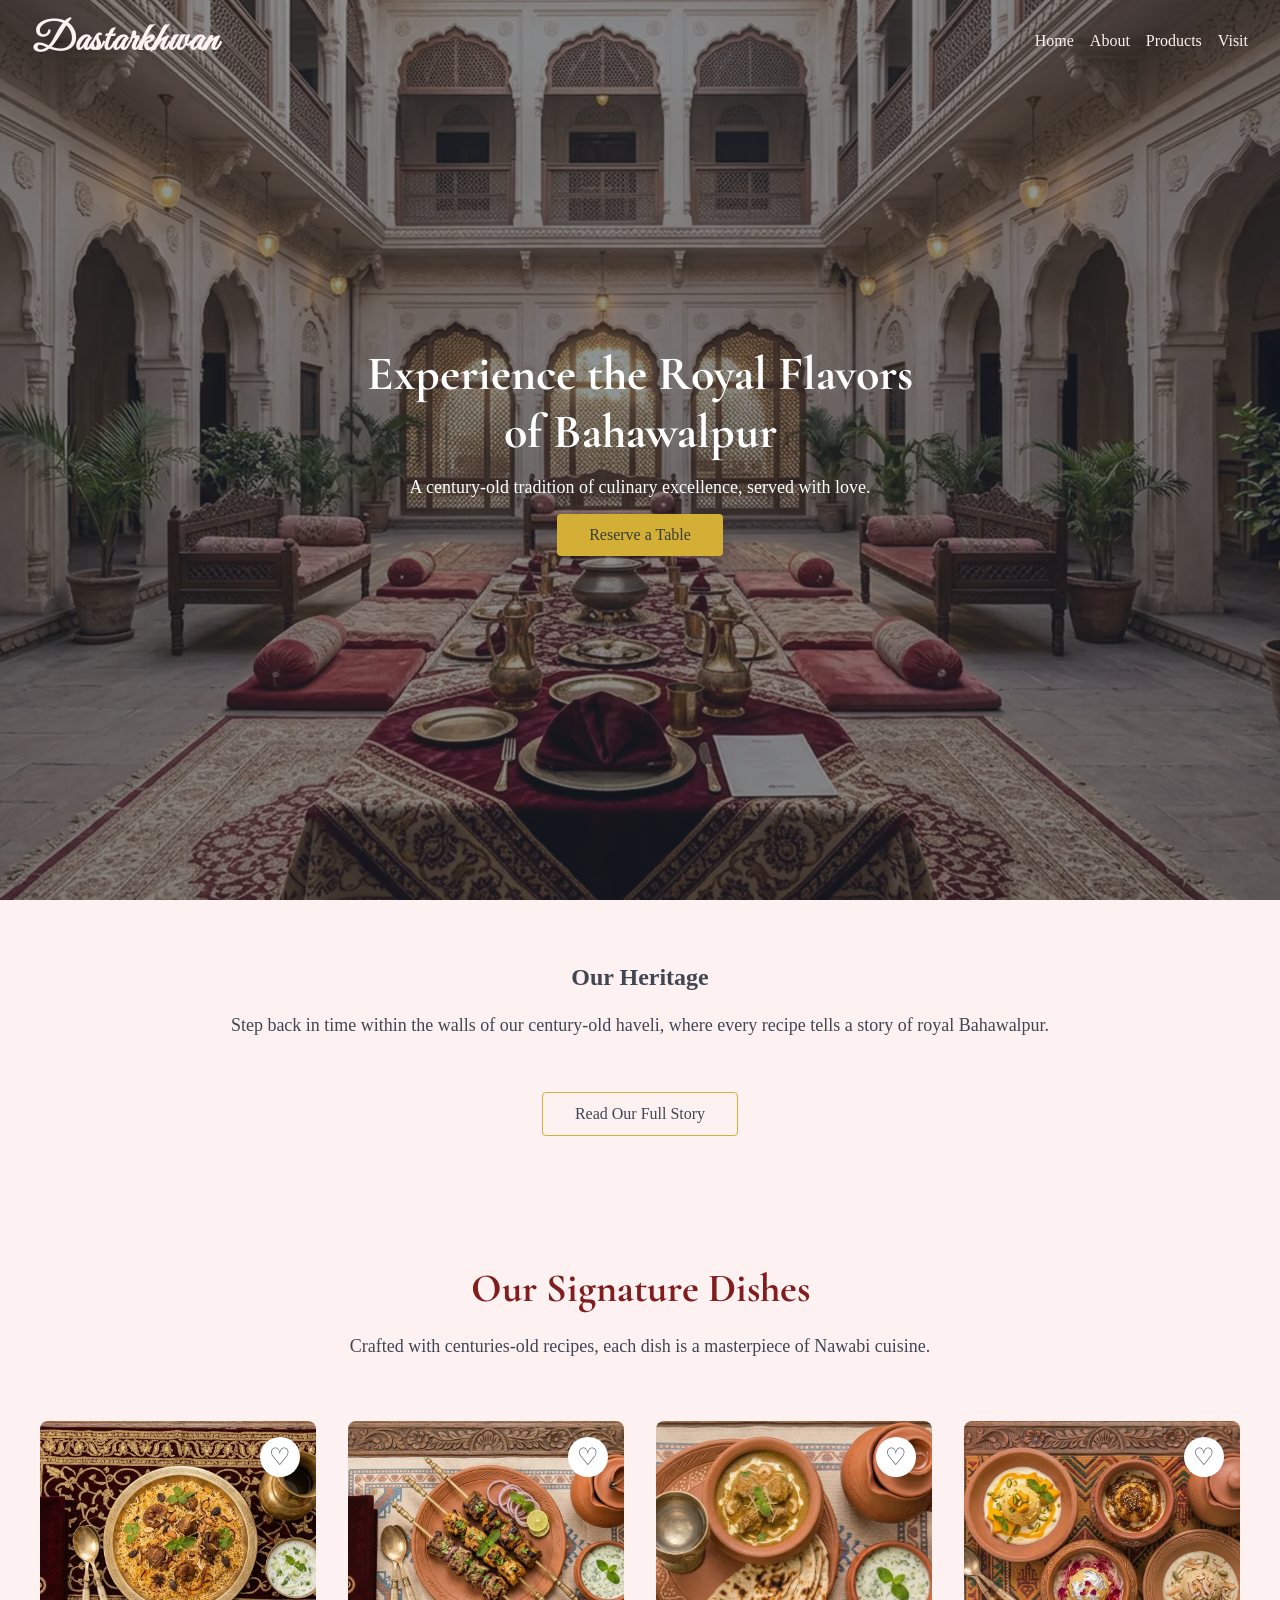
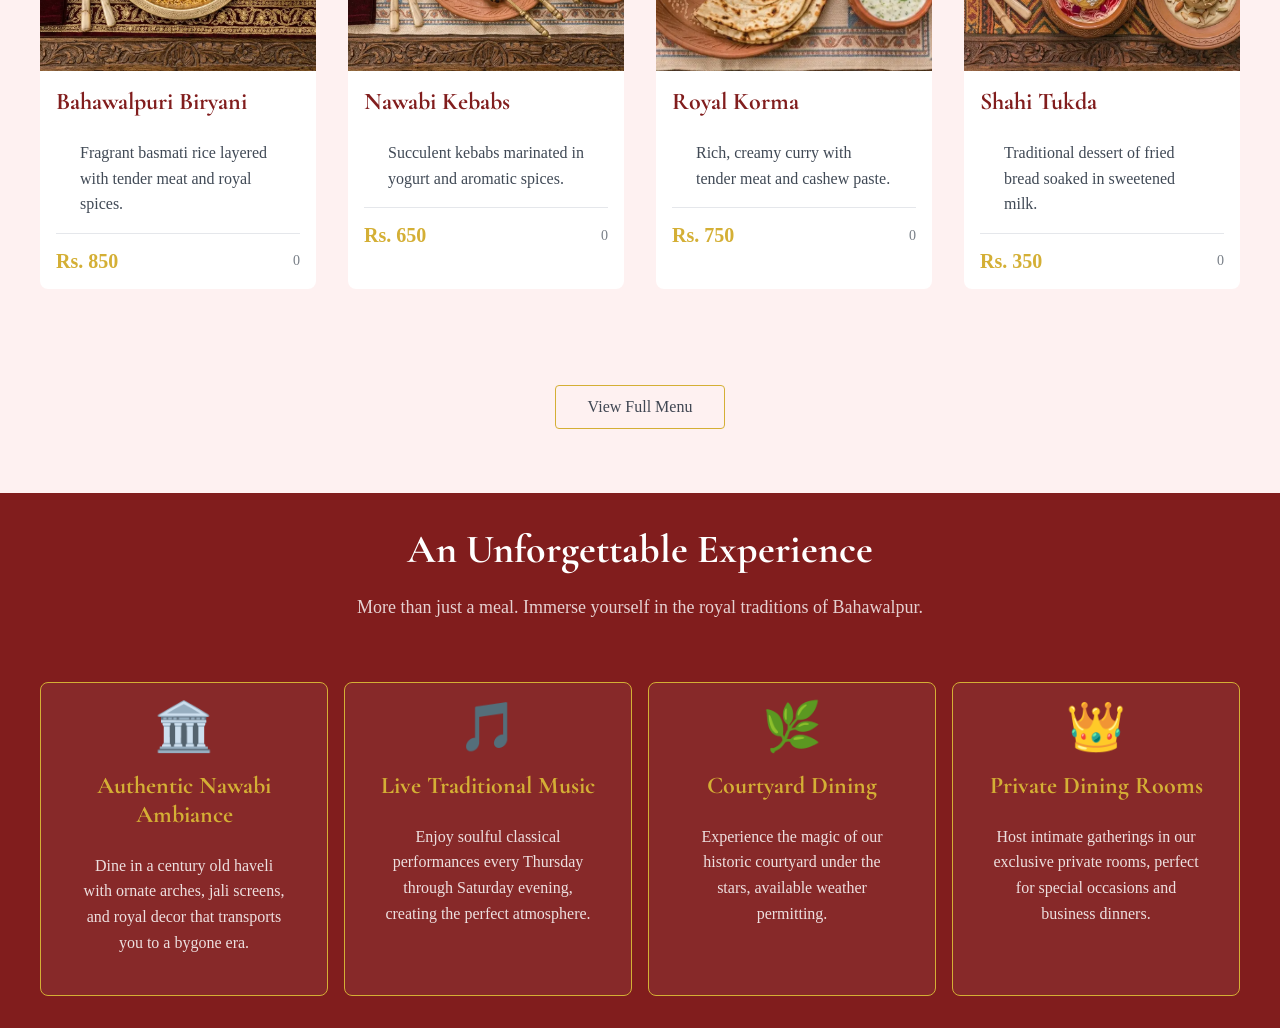
==== index.html @ d51ff09c "added the features section on the main page" ====
<!doctype html>
<html lang="en">
    <head>
        <meta charset="utf-8" />
        <!-- Ensures proper viewport scaling on mobile/tablet devices -->
        <meta name="viewport" content="width=device-width, initial-scale=1.0" />
        <!-- Concise description for search engines & social previews -->
        <meta
            name="description"
            content="Dastarkhwan: Website for a fictional restaurant showcasing modern responsive design, semantic HTML, and accessible CSS architecture."
        />
        <!-- Preconnect to Google Fonts for faster loading -->
        <link rel="preconnect" href="https://fonts.googleapis.com" />
        <link rel="preconnect" href="https://fonts.gstatic.com" crossorigin />
        <link
            href="https://fonts.googleapis.com/css2?family=Cormorant+Garamond:wght@600;700&family=Great+Vibes&family=Inter:wght@400;500&display=swap"
            rel="stylesheet"
        />
        <link
            href="https://fonts.googleapis.com/css2?family=Inter:wght@400;500&family=Playfair+Display:wght@600;700&display=swap"
            rel="stylesheet"
        />

        <title>Dastarkhwan</title>
        <link rel="stylesheet" type="text/css" href="css/styles.css" />
    </head>
    <body>
        <a href="#main" class="skip-link">Skip to main content</a>
        <header class="site-header">
            <h1><a href="index.html" class="logo-link">Dastarkhwan</a></h1>
            <nav>
                <ul>
                    <li><a href="#" class="nav-link">Home</a></li>
                    <li><a href="#" class="nav-link">About</a></li>
                    <li><a href="#" class="nav-link">Products</a></li>
                    <li><a href="#" class="nav-link">Visit</a></li>
                </ul>
            </nav>
        </header>
        <main id="main">
            <section class="hero">
                <div class="hero-content">
                    <h2>Experience the Royal Flavors of Bahawalpur</h2>
                    <p>
                        A century-old tradition of culinary excellence, served
                        with love.
                    </p>
                    <a href="#" class="btn-primary">Reserve a Table</a>
                </div>
            </section>
            <section class="heritage">
                <div class="container">
                    <h2>Our Heritage</h2>
                    <p>
                        Step back in time within the walls of our century-old
                        haveli, where every recipe tells a story of royal
                        Bahawalpur.
                    </p>
                    <a href="about.html" class="btn-secondary"
                        >Read Our Full Story</a
                    >
                </div>
            </section>
            <section class="signature-dishes">
                <div class="container">
                    <div class="dishes-into">
                    <h2>Our Signature Dishes</h2>
                    <div class="pr-description">
                        <p class="section-intro">
                            Crafted with centuries-old recipes, each dish is a
                            masterpiece of Nawabi cuisine.
                        </p>
                    </div>
                    </div>
                    <div class="dishes-grid">
                        <!-- Dish 1 -->
                        <article class="dish-card" data-dish-id="1">
                            <div class="dish-image">
                                <img
                                    src="/images/dish1.webp"
                                    alt="Bahawalpuri Biryani"
                                />
                                <button
                                    class="favorite-btn"
                                    aria-label="Add to favorites"
                                >
                                    <span class="heart-icon">♡</span>
                                </button>
                            </div>
                            <div class="dish-content">
                                <h3>Bahawalpuri Biryani</h3>
                                <p>
                                    Fragrant basmati rice layered with tender
                                    meat and royal spices.
                                </p>
                                <div class="dish-footer">
                                    <span class="price">Rs. 850</span>
                                    <span class="favorite-count">0</span>
                                </div>
                            </div>
                        </article>

                        <!-- Dish 2 -->
                        <article class="dish-card" data-dish-id="2">
                            <div class="dish-image">
                                <img
                                    src="/images/dish2.webp"
                                    alt="Nawabi Kebabs"
                                />
                                <button
                                    class="favorite-btn"
                                    aria-label="Add to favorites"
                                >
                                    <span class="heart-icon">♡</span>
                                </button>
                            </div>
                            <div class="dish-content">
                                <h3>Nawabi Kebabs</h3>
                                <p>
                                    Succulent kebabs marinated in yogurt and
                                    aromatic spices.
                                </p>
                                <div class="dish-footer">
                                    <span class="price">Rs. 650</span>
                                    <span class="favorite-count">0</span>
                                </div>
                            </div>
                        </article>

                        <!-- Dish 3 -->
                        <article class="dish-card" data-dish-id="3">
                            <div class="dish-image">
                                <img
                                    src="/images/dish3.webp"
                                    alt="Royal Korma"
                                />
                                <button
                                    class="favorite-btn"
                                    aria-label="Add to favorites"
                                >
                                    <span class="heart-icon">♡</span>
                                </button>
                            </div>
                            <div class="dish-content">
                                <h3>Royal Korma</h3>
                                <p>
                                    Rich, creamy curry with tender meat and
                                    cashew paste.
                                </p>
                                <div class="dish-footer">
                                    <span class="price">Rs. 750</span>
                                    <span class="favorite-count">0</span>
                                </div>
                            </div>
                        </article>

                        <!-- Dish 4 -->
                        <article class="dish-card" data-dish-id="4">
                            <div class="dish-image">
                                <img
                                    src="/images/dish4.webp"
                                    alt="Shahi Tukda"
                                />
                                <button
                                    class="favorite-btn"
                                    aria-label="Add to favorites"
                                >
                                    <span class="heart-icon">♡</span>
                                </button>
                            </div>
                            <div class="dish-content">
                                <h3>Shahi Tukda</h3>
                                <p>
                                    Traditional dessert of fried bread soaked in
                                    sweetened milk.
                                </p>
                                <div class="dish-footer">
                                    <span class="price">Rs. 350</span>
                                    <span class="favorite-count">0</span>
                                </div>
                            </div>
                        </article>
                    </div>

                    <a href="products.html" class="btn-secondary"
                        >View Full Menu</a
                    >
                </div>
            </section>
            <section class="experience">
                <div class="container">
                    <h2>An Unforgettable Experience</h2>
                    <p class="section-intro">More than just a meal. Immerse yourself in the royal traditions of Bahawalpur.</p>

                    <div class="features-grid">
                        <!-- Feature 1 -->
                        <div class="feature-card">
                            <div class="feature-icon">🏛️</div>
                            <h3>Authentic Nawabi Ambiance</h3>
                            <p>Dine in a century old haveli with ornate arches, jali screens, and royal decor that transports you to a bygone era.</p>
                        </div>

                        <!-- Feature 2 -->
                        <div class="feature-card">
                            <div class="feature-icon">🎵</div>
                            <h3>Live Traditional Music</h3>
                            <p>Enjoy soulful classical performances every Thursday through Saturday evening, creating the perfect atmosphere.</p>
                        </div>

                        <!-- Feature 3 -->
                        <div class="feature-card">
                            <div class="feature-icon">🌿</div>
                            <h3>Courtyard Dining</h3>
                            <p>Experience the magic of our historic courtyard under the stars, available weather permitting.</p>
                        </div>

                        <!-- Feature 4 -->
                        <div class="feature-card">
                            <div class="feature-icon">👑</div>
                            <h3>Private Dining Rooms</h3>
                            <p>Host intimate gatherings in our exclusive private rooms, perfect for special occasions and business dinners.</p>
                        </div>
                    </div>
                </div>
            </section>
        </main>
        <footer></footer>
        <script src="js/scripts.js"></script>
    </body>
</html>
---- css/styles.css ----
/*css/styles.css*/
:root {
    /* --- Main Brand Palette (Bahawalpur Heritage) --- */
    --clr-primary: hsl(0, 63%, 31%); /* Deep Burgundy (Main brand color) */
    --clr-secondary: hsl(
        0,
        47%,
        48%
    ); /* Lighter Red (Hover states, secondary elements) */
    --clr-accent: hsl(
        46,
        65%,
        52%
    ); /* Metallic Gold (Highlights, borders, special details) */

    /* --- UI Colors --- */
    --clr-bg: hsl(0, 86%, 97%); /* Soft Cream (Main page background) */
    --clr-text: hsla(
        215,
        28%,
        17%,
        85%
    ); /* Dark Slate (Main text, softer than pure black) */

    /* --- System Colors (For feedback messages) --- */
    --clr-success: hsl(142, 72%, 29%); /* Deep Green */
    --clr-warning: hsl(26, 90%, 37%); /* Muted Amber */
    --clr-error: hsl(0, 74%, 42%); /* Muted Red */

    --clr-pure-white: hsl(0, 0%, 100%);
    --clr-true-black: hsl(0, 0%, 0%);
    --clr-antique-gold: hsl(43, 89%, 38%);

    /* Typography: Elegant serif for heritage headings, clean sans-serif for body */
    --ff-logo: "Great Vibes", cursive;
    --ff-heading: "Cormorant Garamond", "Playfair Display", Georgia, serif;
    --ff-body: "Inter", system-ui, sans-serif;
    /* Spacing Scale: Using 'rem' ensures spacing scales if the user changes browser text size */
    --space-sm: 1rem; /* 16px */
    --space-md: 2rem; /* 32px */
    --space-lg: 4rem; /* 64px */
    /* Additional style variables */
    --border-color: hsl(220, 13%, 91%);
    --radius-sm: 4px;
    --radius-md: 8px;
    --shadow-sm: 0 2px 4px hsla(215, 28%, 17%, 0.08%);
    --shadow-md: 0 3px 6px hsla(215, 28%, 17%, 0.08%);
    --shadow-md-wt: 0 3px 6px hsla(220, 13%, 91%, 75%);
    --transition-base: all 0.3s ease;
}

/* Reset browser default styling */
*,
*::before,
*::after {
    box-sizing: border-box;
    margin: 0;
    padding: 0;
}

p {
    font-size: 1.125rem;
}

/* Hides the skip link off-screen by default */

.skip-link {
    position: absolute;
    top: -40px;
    left: 0;
    background: var(--clr-true-black);
    color: var(--clr-pure-white);
    padding: 0.5rem;
    z-index: 100;
}

/* Slides the link into view ONLY when focused via keyboard */
.skip-link:focus {
    top: 0;
}
/* ============================================
   LAYOUT: HEADER & NAVIGATION
   ============================================ */
.site-header {
    background-color: transparent;
    color: var(--clr-pure-white);
    padding: var(--space-sm) var(--space-md);
    display: flex;
    justify-content: space-between;
    align-items: center;
    position: fixed;
    width: 100%;
    top: 0;
    z-index: 50;
}

/* site-header */
.site-header h1 {
    font-family: var(--ff-heading);
    color: var(--clr-primary);
}

.site-header ul {
    list-style: none;
    display: flex;
    gap: var(--space-sm);
}

/* Primary navigation styling */
.nav-link {
    text-decoration: none;
    color: var(--clr-bg);
    transition: var(--transition-base);
}
.nav-link:hover {
    color: var(--clr-secondary);
    text-shadow: var(--shadow-md-wt);
}

.logo-link {
    font-family: var(--ff-logo);
    font-size: 2.5rem;
    letter-spacing: 0.03em;
    text-decoration: none;
    color: var(--clr-bg);
}

.logo-link:hover {
    color: var(--clr-secondary);
    text-shadow: var(--shadow-md-wt);
}

.hero {
    background:
        linear-gradient(hsla(215, 28%, 17%, 50%), hsla(215, 28%, 17%, 50%)),
        url("/images/banner.webp");
    background-color: var(--clr-primary);
    background-size: cover;
    background-position: center;
    min-height: 100vh;
    display: flex;
    justify-content: center;
    align-items: center;
}

.hero-content {
    color: var(--clr-pure-white);
    text-align: center;
    max-width: 600px;
    padding: 0 var(--space-sm);
}
.hero h2 {
    font-family: var(--ff-heading);
    font-size: 3rem;
    margin-bottom: var(--space-sm);
}

.hero p {
    font-size: 1.125rem;
    margin-top: 1rem; /* Adds a little breathing room between the h2 and the p */
}

.btn-primary {
    display: inline-block;
    background-color: var(--clr-accent);
    color: var(--clr-text);
    padding: 0.75rem 2rem;
    text-decoration: none;
    border-radius: var(--radius-sm);
    margin-top: var(--space-sm);
    transition: var(--transition-base); /* Enables smooth animations */
}

.btn-primary:hover {
    background-color: var(
        --clr-antique-gold
    ); /* A slightly darker, richer gold */
    color: var(--clr-pure-white);
    transform: translateY(-2px); /* Lifts the button up slightly */
    box-shadow: var(--shadow-sm); /* Adds a subtle shadow underneath */
}

/* The solid state of the header when scrolled */
.site-header.scrolled {
    background-color: var(--clr-bg); /* Back to soft cream */
    color: var(--clr-text); /* Back to dark slate text */
    box-shadow: var(--shadow-sm); /* Adds a subtle shadow underneath */
}

/* Ensure the logo and links change color when the header is solid */

.site-header.scrolled .nav-link {
    color: inherit;
}

.site-header.scrolled .nav-link:hover {
    color: var(--clr-primary);
    border-bottom: 1px solid var(--clr-secondary);
}

.site-header.scrolled .logo-link {
    color: var(--clr-primary);
}

.site-header.scrolled .logo-link:hover {
    color: var(--clr-secondary);
    text-shadow: var(--shadow-md);
}

.heritage {
    background-color: var(--clr-bg);
    padding: var(--space-lg) var(--space-md);
    color: var(--clr-text);
    text-align: center;
}



.container {
    max-width: 1200px;
    margin: 0 auto;
}

.container p {
    margin: 1.5rem;
}

.btn-secondary {
    display: inline-block;
    background-color: var(--clr-bg);
    color: var(--clr-text);
    padding: 0.75rem 2rem;
    text-decoration: none;
    border: 1px solid var(--clr-accent);
    border-radius: var(--radius-sm);
    margin-top: var(--space-md);
    transition: var(--transition-base);
}

.btn-secondary:hover {
    background-color: var(--clr-accent);
    color: var(--clr-text);
}

/* ============================================
   SIGNATURE DISHES SECTION
============================================ */
.signature-dishes {
    background-color: var(--clr-bg);
    padding: var(--space-lg) var(--space-md);
    text-align: center;
}

.signature-dishes h2 {
    font-family: var(--ff-heading);
    font-size: 2.5rem;
    color: var(--clr-primary);
    margin-bottom: var(--space-sm);
}

.signature-dishes .section-intro {
    font-size: 1.125rem;
    color: var(--clr-text);
    margin-bottom: var(--space-md);
    max-width: 600px;
    margin-left: auto;
    margin-right: auto;
}



/* Grid Layout */
.dishes-grid {
    display: grid;
    grid-template-columns: repeat(auto-fit, minmax(280px, 1fr));
    gap: var(--space-md);
    margin: var(--space-lg) 0;
}

/* Dish Card */
.dish-card {
    background-color: var(--clr-pure-white);
    border-radius: var(--radius-md);
    overflow: hidden;
    box-shadow: var(--shadow-sm);
    transition: var(--transition-base);
    position: relative;
}

.dish-card:hover {
    transform: translateY(-4px);
    box-shadow: var(--shadow-md);
}

/* Dish Image Container */
.dish-image {
    position: relative;
    width: 100%;
    height: 250px;
    overflow: hidden;
}

.dish-image img {
    width: 100%;
    height: 100%;
    object-fit: cover;
    transition: var(--transition-base);
}

.dish-card:hover .dish-image img {
    transform: scale(1.05);
}

/* Favorite Button */
.favorite-btn {
    position: absolute;
    top: 1rem;
    right: 1rem;
    background-color: var(--clr-pure-white);
    border: none;
    border-radius: 50%;
    width: 40px;
    height: 40px;
    cursor: pointer;
    display: flex;
    align-items: center;
    justify-content: center;
    box-shadow: var(--shadow-sm);
    transition: var(--transition-base);
}

.favorite-btn:hover {
    transform: scale(1.1);
}

.heart-icon {
    font-size: 1.5rem;
    color: var(--clr-text);
    transition: var(--transition-base);
}

.favorite-btn.active .heart-icon {
    color: var(--clr-error);
}

/* Dish Content */
.dish-content {
    padding: var(--space-sm);
    text-align: left;
}

.dish-content h3 {
    font-family: var(--ff-heading);
    font-size: 1.5rem;
    color: var(--clr-primary);
    margin-bottom: 0.5rem;
}

.dish-content p {
    font-size: 1rem;
    color: var(--clr-text);
    margin-bottom: 1rem;
    line-height: 1.6;
}

/* Dish Footer (Price & Favorite Count) */
.dish-footer {
    display: flex;
    justify-content: space-between;
    align-items: center;
    padding-top: 1rem;
    border-top: 1px solid var(--border-color);
}

.price {
    font-size: 1.25rem;
    font-weight: 600;
    color: var(--clr-accent);
}

.favorite-count {
    font-size: 0.875rem;
    color: var(--clr-text);
    opacity: 0.7;
}



/* Adjust grid for better column distribution */
.dishes-grid {
    display: grid;
    grid-template-columns: repeat(
        auto-fit,
        minmax(250px, 1fr)
    ); /* Slightly smaller min */
    gap: var(--space-md);
    margin: var(--space-lg) 0;
}

/* Add missing shadow variable if not present */
.shadow-md {
    box-shadow: var(--shadow-md);
}

/* ============================================
   THE DINING EXPERIENCE SECTION
============================================ */
.experience {
    background-color: var(--clr-primary); /* Deep burgundy background */
    color: var(--clr-pure-white);
    padding: var(--space-md) var(--space-sm);
    text-align: center;
}

.experience h2 {
    font-family: var(--ff-heading);
    font-size: 2.5rem;
    margin-bottom: var(--space-sm);
}

.experience .section-intro {
    color: hsla(0, 0%, 100%, 0.8); /* Slightly transparent white for subtext */
    margin-bottom: var(--space-lg);
 /*   max-width: 600px; */
    margin-left: auto;
    margin-right: auto;
}

/* Features Grid */
.features-grid {
    display: grid;
    grid-template-columns: repeat(auto-fit, minmax(280px, 1fr));
    gap: var(--space-sm);
    margin: 0 auto;
}

/* Feature Card */
.feature-card {
    background-color: hsla(0, 0%, 100%, 0.05); /* Very subtle white overlay */
    border: 1px solid var(--clr-accent); /* Metallic gold border */
    border-radius: var(--radius-md);
    padding: var(--space-sm);
    transition: var(--transition-base);
}

.feature-card:hover {
    background-color: hsla(0, 0%, 100%, 0.1); /* Slightly brighter on hover */
    transform: translateY(-4px);
}

.feature-icon {
    font-size: 3rem;
    margin-bottom: var(--space-sm);
    display: block;
}

.feature-card h3 {
    font-family: var(--ff-heading);
    font-size: 1.5rem;
    color: var(--clr-accent); /* Gold headings */
    margin-bottom: 0.5rem;
}

.feature-card p {
    font-size: 1rem;
    line-height: 1.6;
    color: hsla(0, 0%, 100%, 0.85);
}
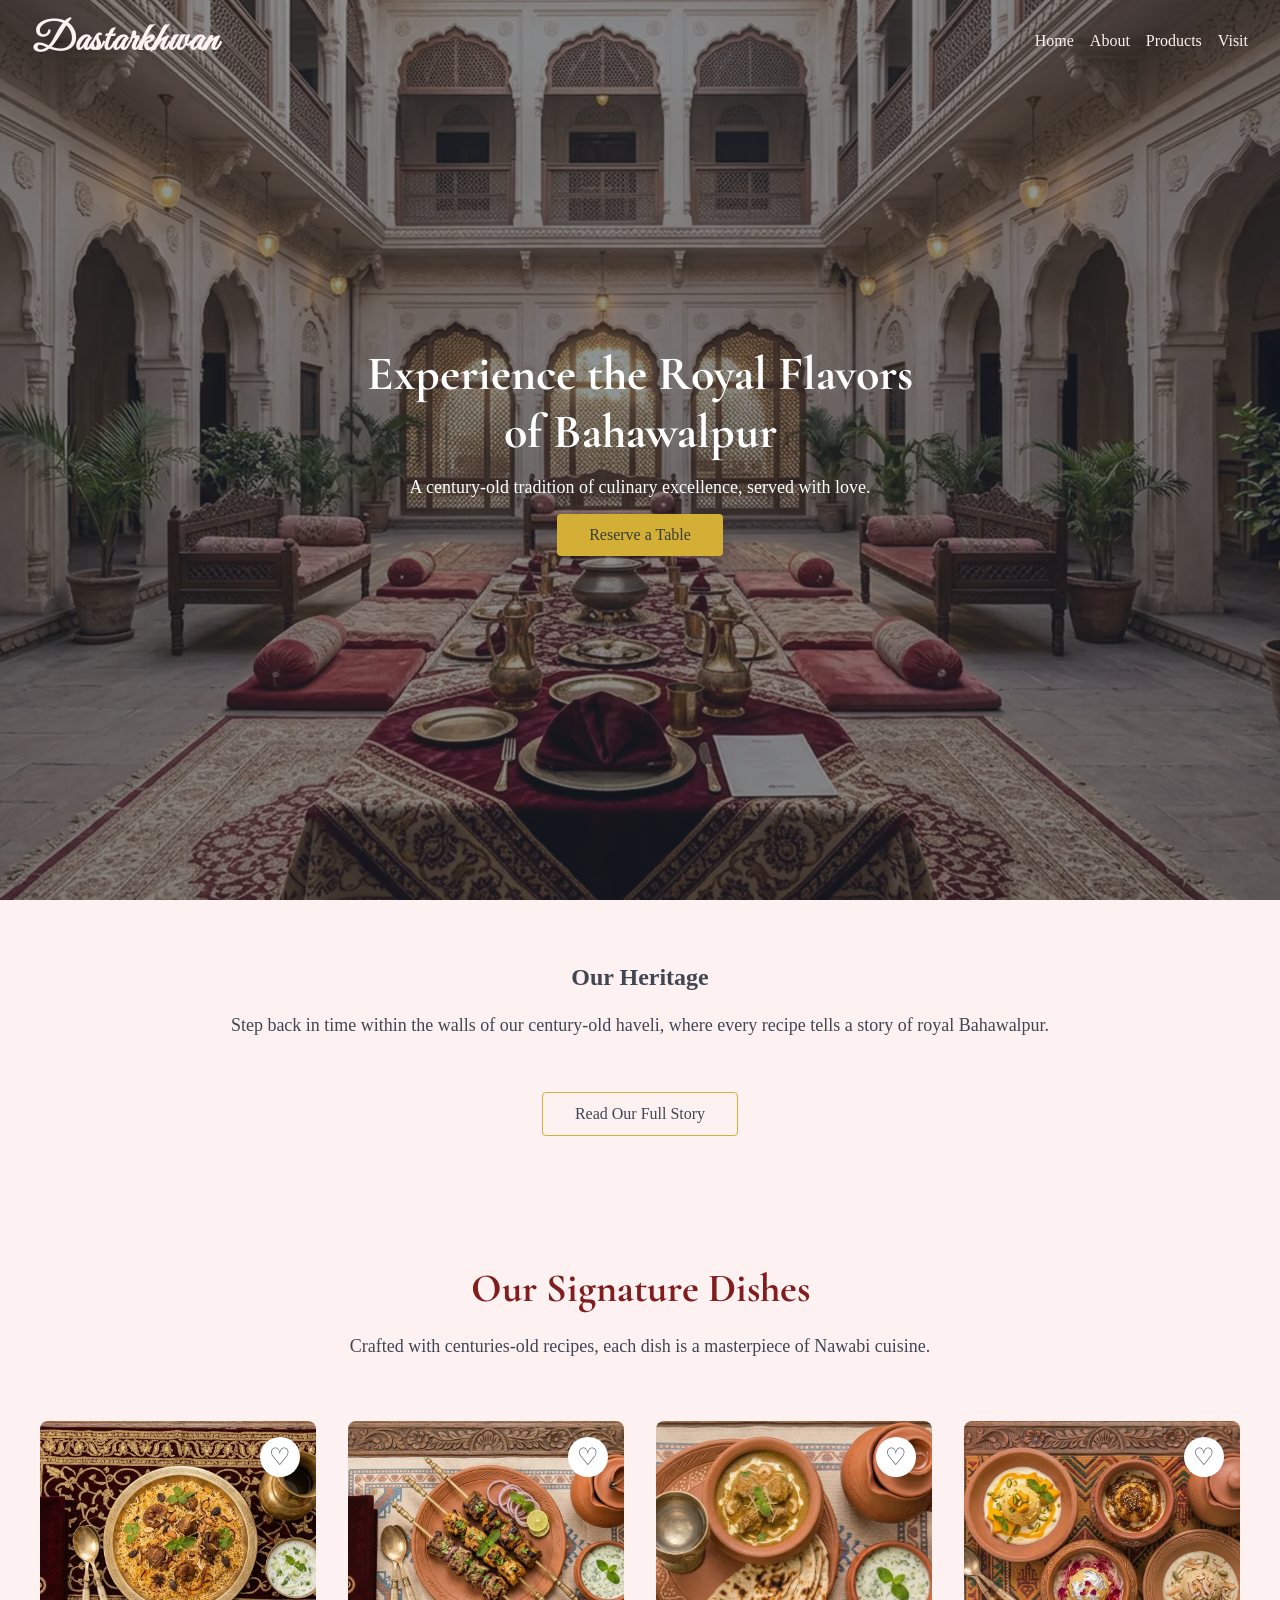
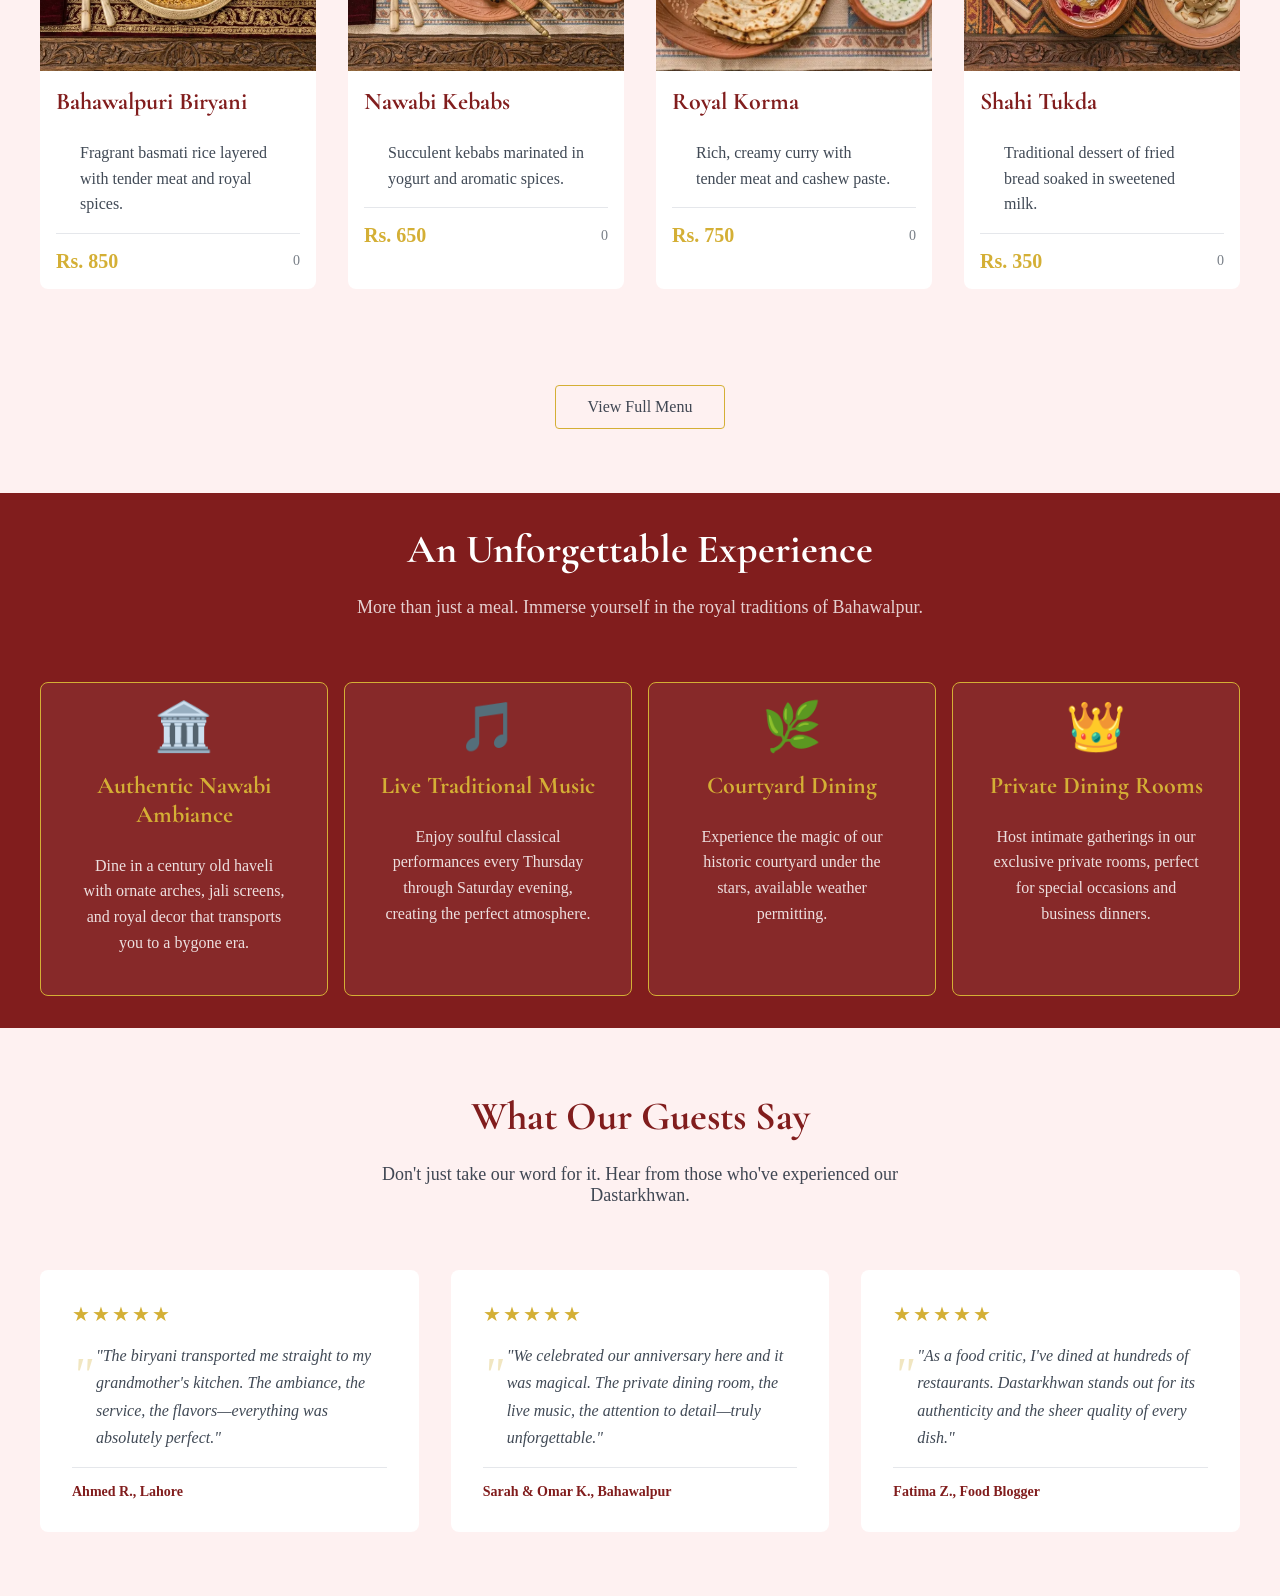
==== commit 4b55bf0a: "added the testimonials section on the main page" ====
--- a/index.html
+++ b/index.html
@@ -223,6 +223,41 @@
                     </div>
                 </div>
             </section>
+            <section class="testimonials">
+                <div class="container">
+                    <h2>What Our Guests Say</h2>
+                    <p class="section-intro">Don't just take our word for it. Hear from those who've experienced our Dastarkhwan.</p>
+
+                    <div class="testimonials-grid">
+                        <!-- Testimonial 1 -->
+                        <div class="testimonial-card">
+                            <div class="stars">★★★★★</div>
+                            <blockquote>
+                                "The biryani transported me straight to my grandmother's kitchen. The ambiance, the service, the flavors—everything was absolutely perfect."
+                            </blockquote>
+                            <cite>Ahmed R., Lahore</cite>
+                        </div>
+
+                        <!-- Testimonial 2 -->
+                        <div class="testimonial-card">
+                            <div class="stars">★★★★★</div>
+                            <blockquote>
+                                "We celebrated our anniversary here and it was magical. The private dining room, the live music, the attention to detail—truly unforgettable."
+                            </blockquote>
+                            <cite>Sarah & Omar K., Bahawalpur</cite>
+                        </div>
+
+                        <!-- Testimonial 3 -->
+                        <div class="testimonial-card">
+                            <div class="stars">★★★★★</div>
+                            <blockquote>
+                                "As a food critic, I've dined at hundreds of restaurants. Dastarkhwan stands out for its authenticity and the sheer quality of every dish."
+                            </blockquote>
+                            <cite>Fatima Z., Food Blogger</cite>
+                        </div>
+                    </div>
+                </div>
+            </section>
         </main>
         <footer></footer>
         <script src="js/scripts.js"></script>
--- a/css/styles.css
+++ b/css/styles.css
@@ -466,3 +466,97 @@
     line-height: 1.6;
     color: hsla(0, 0%, 100%, 0.85);
 }
+
+/* ============================================
+   TESTIMONIALS SECTION
+============================================ */
+.testimonials {
+    background-color: var(--clr-bg);
+    padding: var(--space-lg) var(--space-md);
+    text-align: center;
+}
+
+.testimonials h2 {
+    font-family: var(--ff-heading);
+    font-size: 2.5rem;
+    color: var(--clr-primary);
+    margin-bottom: var(--space-sm);
+}
+
+.testimonials .section-intro {
+    font-size: 1.125rem;
+    color: var(--clr-text);
+    margin-bottom: var(--space-lg);
+    max-width: 600px;
+    margin-left: auto;
+    margin-right: auto;
+}
+
+/* Testimonials Grid */
+.testimonials-grid {
+    display: grid;
+    grid-template-columns: repeat(auto-fit, minmax(280px, 1fr));
+    gap: var(--space-md);
+    max-width: 1200px;
+    margin: 0 auto;
+}
+
+/* Testimonial Card */
+.testimonial-card {
+    background-color: var(--clr-pure-white);
+    border-radius: var(--radius-md);
+    padding: var(--space-md);
+    box-shadow: var(--shadow-sm);
+    transition: var(--transition-base);
+    text-align: left;
+    display: flex;
+    flex-direction: column;
+}
+
+.testimonial-card:hover {
+    transform: translateY(-4px);
+    box-shadow: var(--shadow-md);
+}
+
+/* Star Rating */
+.stars {
+    color: var(--clr-accent);
+    font-size: 1.25rem;
+    margin-bottom: var(--space-sm);
+    letter-spacing: 0.1em;
+}
+
+/* Quote */
+.testimonial-card blockquote {
+    font-size: 1rem;
+    line-height: 1.7;
+    color: var(--clr-text);
+    margin-bottom: var(--space-sm);
+    font-style: italic;
+    flex-grow: 1;
+    position: relative;
+    padding-left: 1.5rem;
+}
+
+.testimonial-card blockquote::before {
+    content: '"';
+    position: absolute;
+    left: 0;
+    top: -0.5rem;
+    font-size: 3rem;
+    color: var(--clr-accent);
+    font-family: var(--ff-heading);
+    opacity: 0.3;
+}
+
+/* Customer Citation */
+.testimonial-card cite {
+    font-size: 0.875rem;
+    color: var(--clr-primary);
+    font-weight: 600;
+    font-style: normal;
+    display: block;
+    margin-top: auto;
+    padding-top: var(--space-sm);
+    border-top: 1px solid var(--border-color);
+}
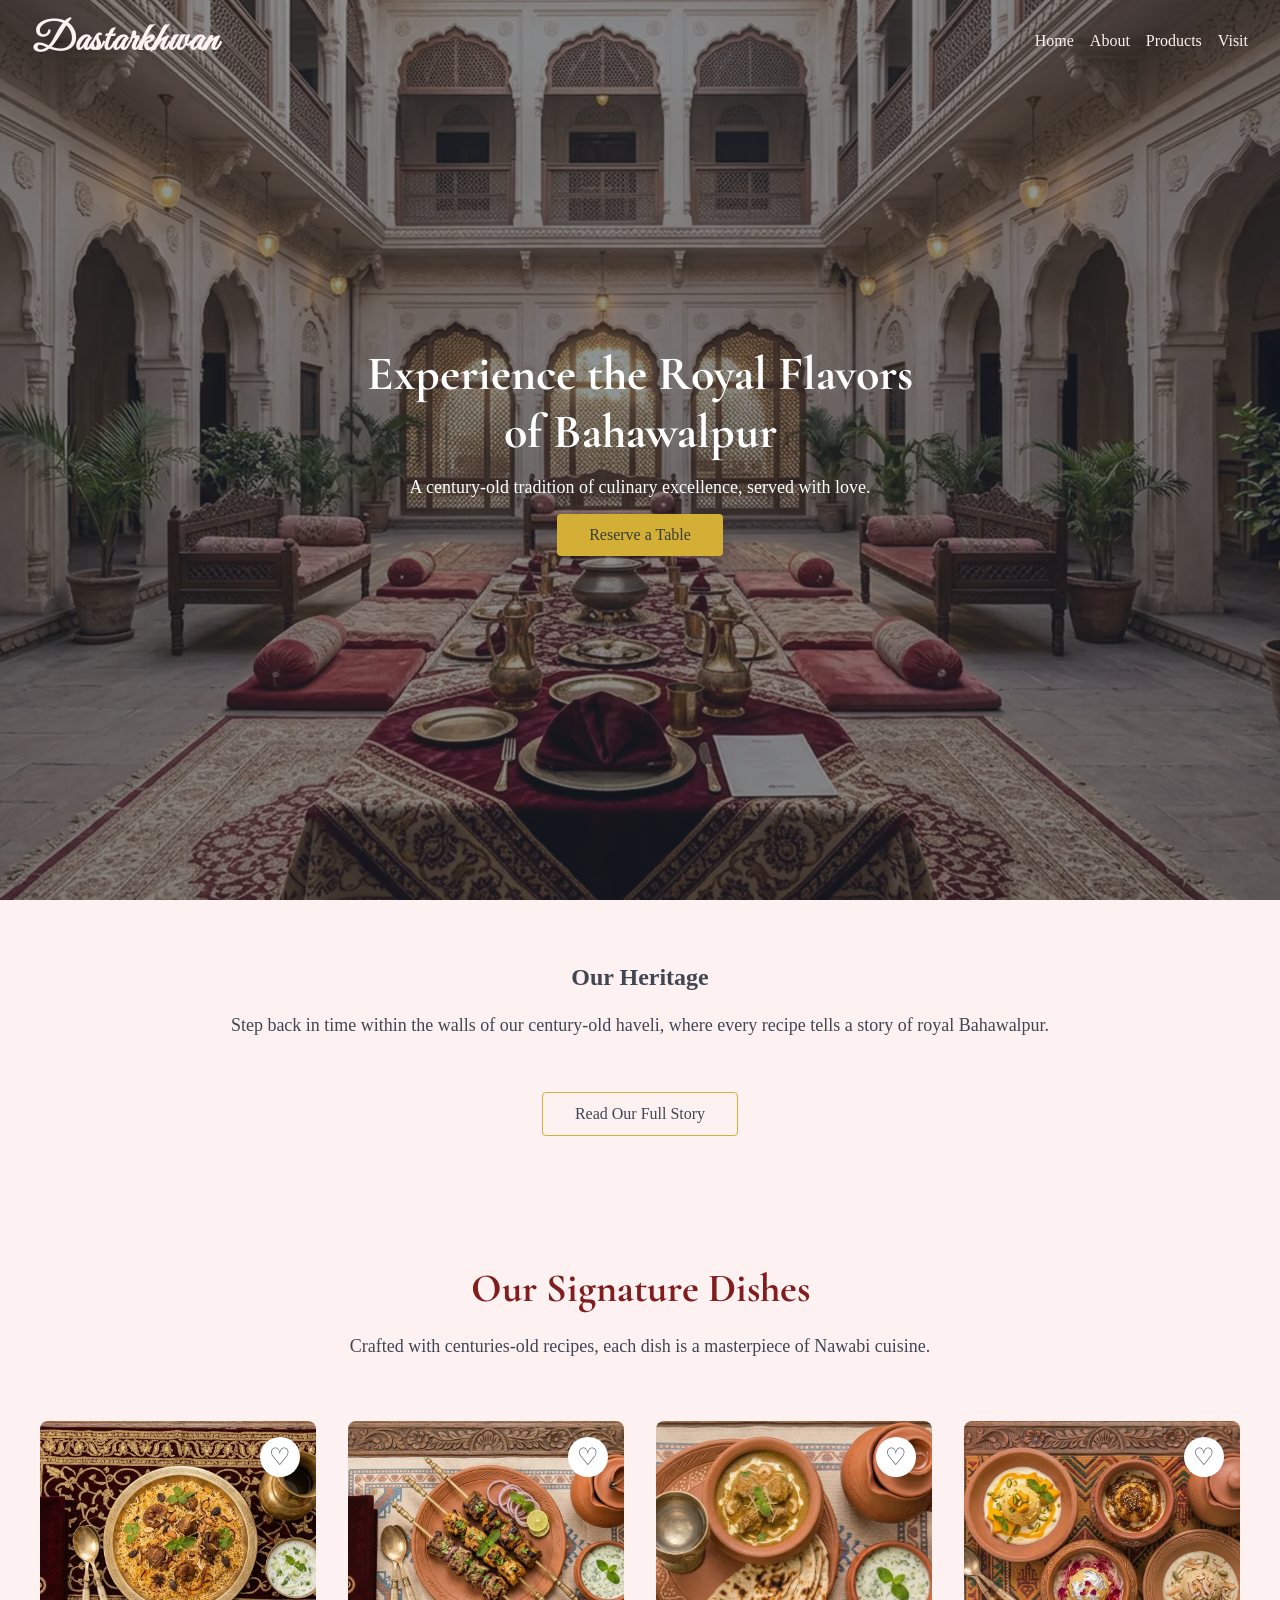
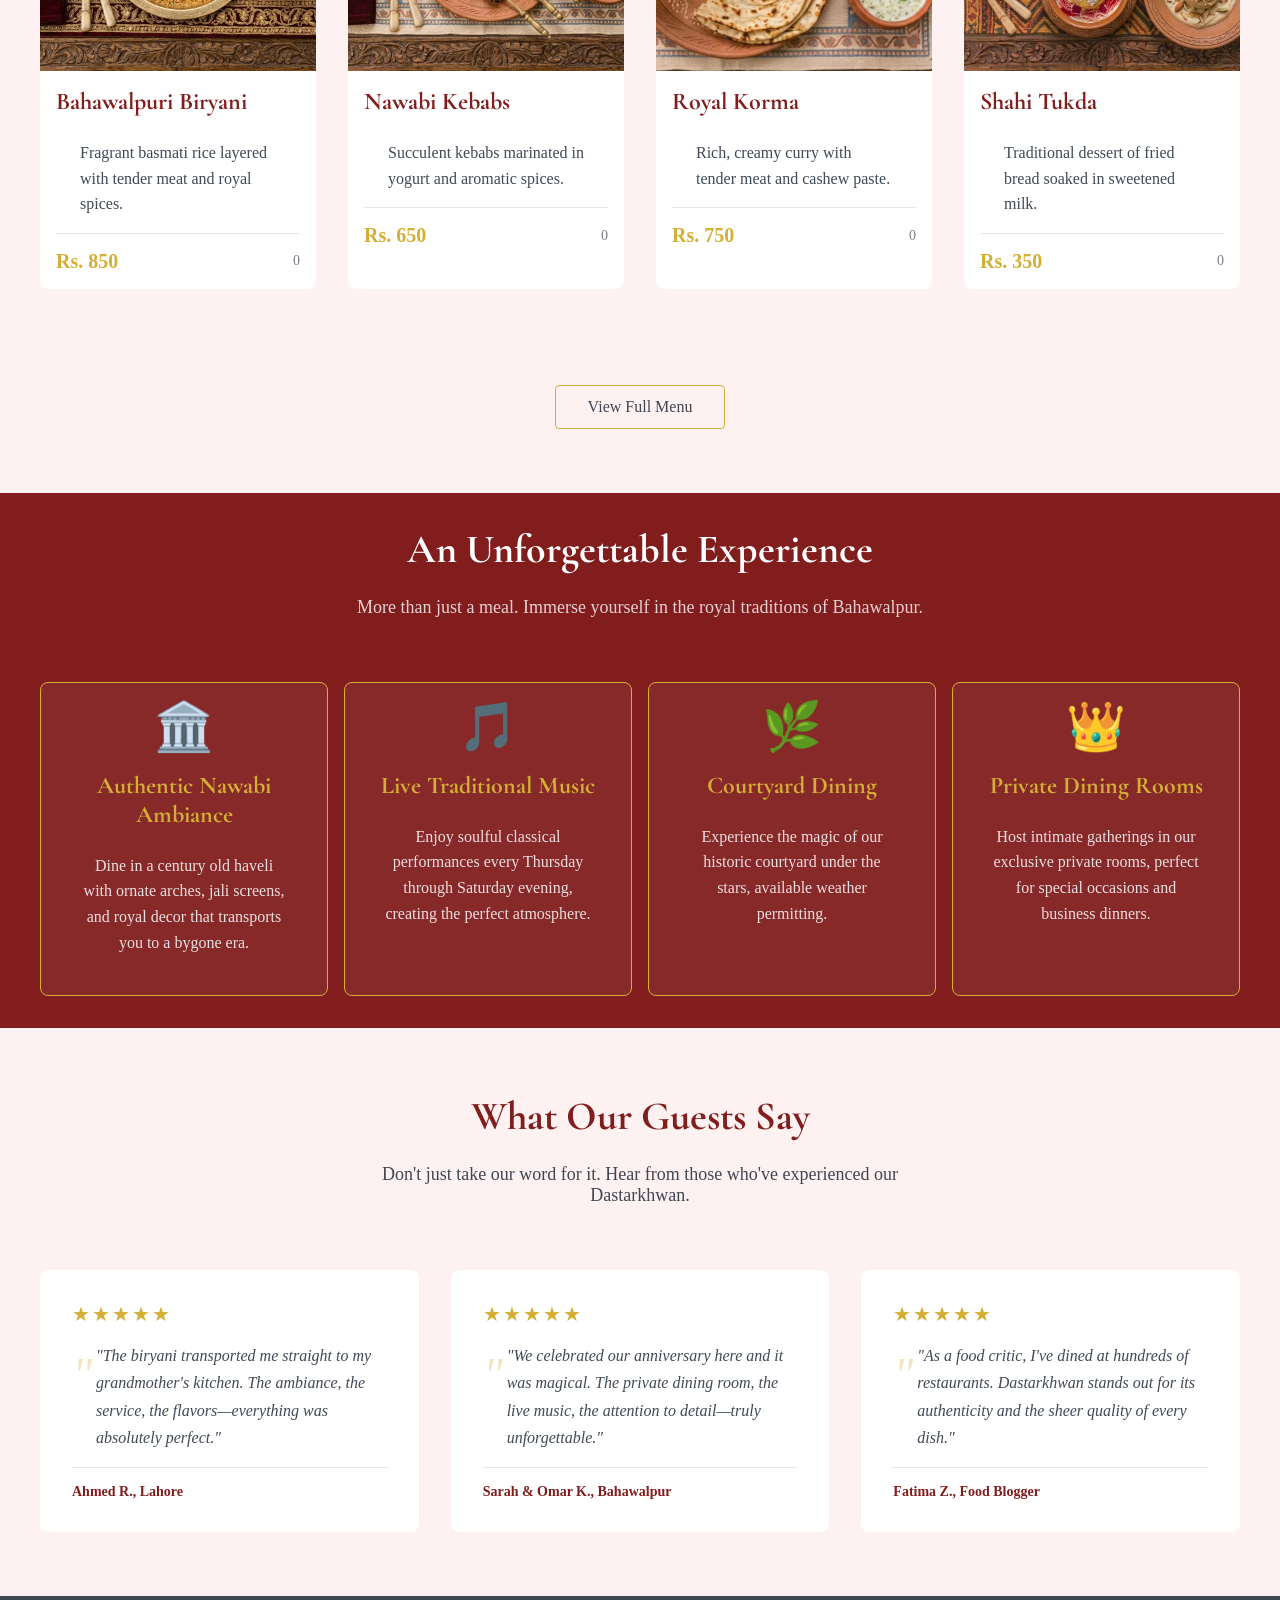
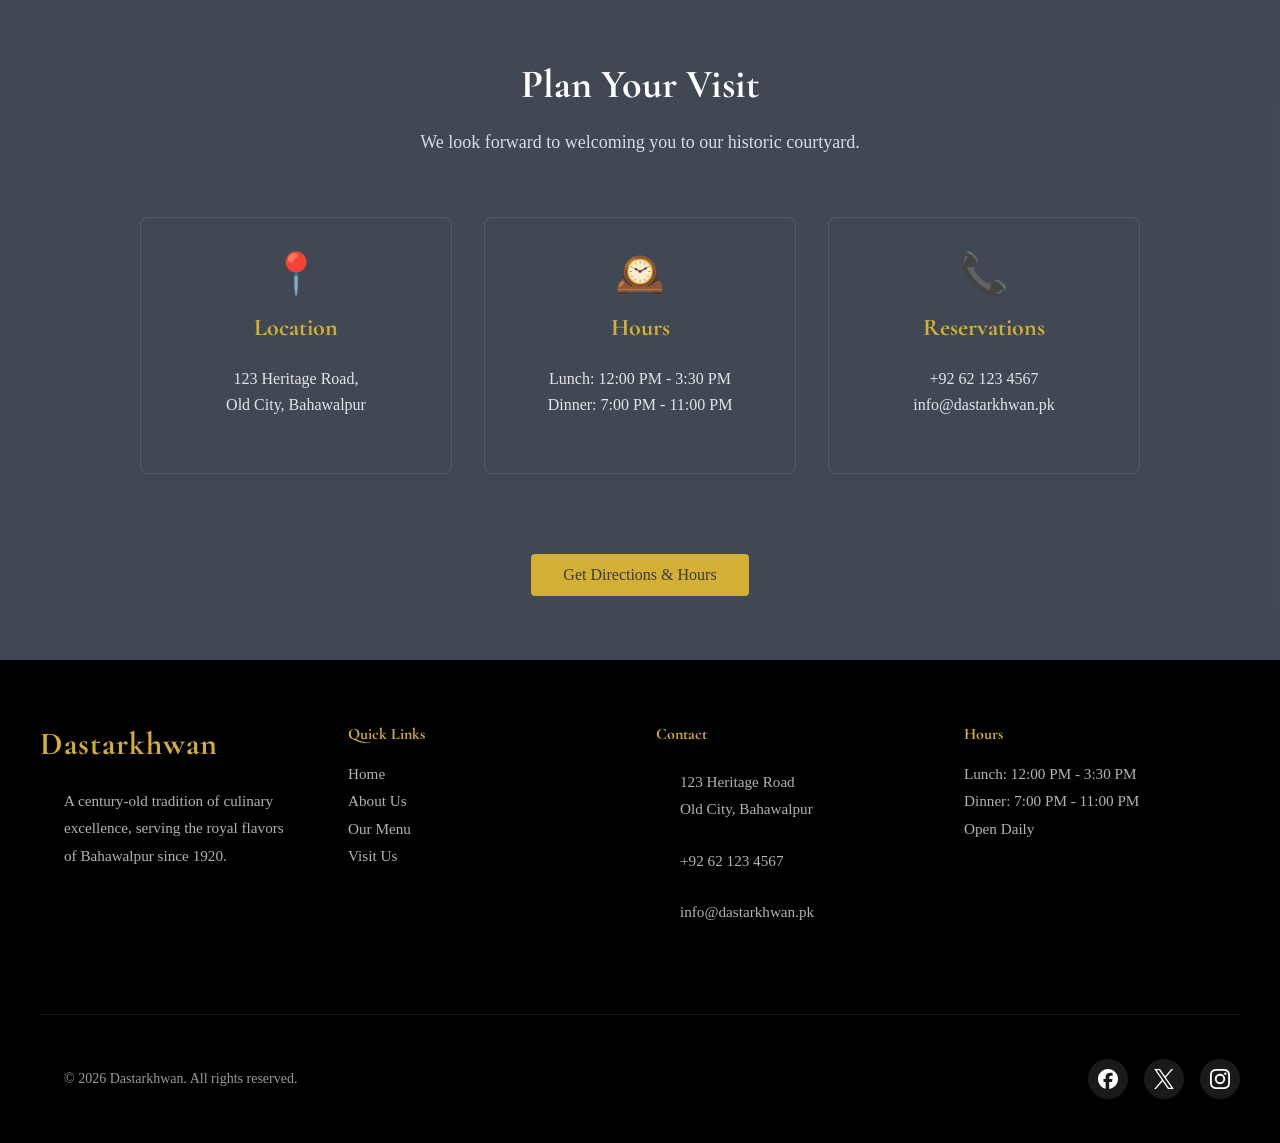
==== commit 12eb10c9: "added the visit & footer section on the main page" ====
--- a/index.html
+++ b/index.html
@@ -20,7 +20,14 @@
             href="https://fonts.googleapis.com/css2?family=Inter:wght@400;500&family=Playfair+Display:wght@600;700&display=swap"
             rel="stylesheet"
         />
-
+        <!-- Favicon -->
+        <link rel="icon" type="image/x-icon" href="/favicon.ico">
+        <link rel="icon" type="image/png" sizes="32x32" href="/images/favicon-32x32.png">
+        <link rel="icon" type="image/png" sizes="16x16" href="/images/favicon-16x16.png">
+        <link rel="apple-touch-icon" sizes="180x180" href="/images/apple-touch-icon.png">
+        <link rel="manifest" href="/site.webmanifest">
+
+        <!--Title -->
         <title>Dastarkhwan</title>
         <link rel="stylesheet" type="text/css" href="css/styles.css" />
     </head>
@@ -258,8 +265,95 @@
                     </div>
                 </div>
             </section>
+            <section class="visit-teaser">
+                <div class="container">
+                    <h2>Plan Your Visit</h2>
+                    <p class="section-intro">We look forward to welcoming you to our historic courtyard.</p>
+
+                    <div class="visit-info-grid">
+                        <!-- Location -->
+                        <div class="visit-card">
+                            <div class="visit-icon">📍</div>
+                            <h3>Location</h3>
+                            <p>123 Heritage Road,<br>Old City, Bahawalpur</p>
+                        </div>
+
+                        <!-- Hours -->
+                        <div class="visit-card">
+                            <div class="visit-icon">🕰️</div>
+                            <h3>Hours</h3>
+                            <p>Lunch: 12:00 PM - 3:30 PM<br>Dinner: 7:00 PM - 11:00 PM</p>
+                        </div>
+
+                        <!-- Contact -->
+                        <div class="visit-card">
+                            <div class="visit-icon">📞</div>
+                            <h3>Reservations</h3>
+                            <p>+92 62 123 4567<br>info@dastarkhwan.pk</p>
+                        </div>
+                    </div>
+
+                    <a href="visit.html" class="btn-primary">Get Directions & Hours</a>
+                </div>
+            </section>
         </main>
-        <footer></footer>
+        <footer class="site-footer">
+            <div class="container">
+                <div class="footer-grid">
+                    <!-- Brand Column -->
+                    <div class="footer-col">
+                        <h3 class="footer-logo">Dastarkhwan</h3>
+                        <p>A century-old tradition of culinary excellence, serving the royal flavors of Bahawalpur since 1920.</p>
+                    </div>
+
+                    <!-- Quick Links -->
+                    <div class="footer-col">
+                        <h4>Quick Links</h4>
+                        <ul class="footer-links">
+                            <li><a href="index.html">Home</a></li>
+                            <li><a href="about.html">About Us</a></li>
+                            <li><a href="products.html">Our Menu</a></li>
+                            <li><a href="visit.html">Visit Us</a></li>
+                        </ul>
+                    </div>
+
+                    <!-- Contact Info -->
+                    <div class="footer-col">
+                        <h4>Contact</h4>
+                        <address class="footer-contact">
+                            <p>123 Heritage Road<br>Old City, Bahawalpur</p>
+                            <p>+92 62 123 4567</p>
+                            <p>info@dastarkhwan.pk</p>
+                        </address>
+                    </div>
+
+                    <!-- Hours -->
+                    <div class="footer-col">
+                        <h4>Hours</h4>
+                        <ul class="footer-hours">
+                            <li>Lunch: 12:00 PM - 3:30 PM</li>
+                            <li>Dinner: 7:00 PM - 11:00 PM</li>
+                            <li>Open Daily</li>
+                        </ul>
+                    </div>
+                </div>
+
+                <div class="footer-bottom">
+                    <p>&copy; 2026 Dastarkhwan. All rights reserved.</p>
+                    <div class="social-links">
+                        <a href="#" aria-label="Facebook" class="social-link">
+                            <img src="/images/icons/facebook.svg" alt="Facebook" width="24" height="24">
+                        </a>
+                        <a href="#" aria-label="X (formerly Twitter)" class="social-link">
+                            <img src="/images/icons/x.svg" alt="X" width="24" height="24">
+                        </a>
+                        <a href="#" aria-label="Instagram" class="social-link">
+                            <img src="/images/icons/instagram.svg" alt="Instagram" width="24" height="24">
+                        </a>
+                    </div>
+                </div>
+            </div>
+        </footer>
         <script src="js/scripts.js"></script>
     </body>
 </html>
--- a/css/styles.css
+++ b/css/styles.css
@@ -560,3 +560,182 @@
     padding-top: var(--space-sm);
     border-top: 1px solid var(--border-color);
 }
+
+/* ============================================
+   VISIT US TEASER SECTION
+============================================ */
+.visit-teaser {
+    background-color: var(--clr-text); /* Dark slate for an evening feel */
+    color: var(--clr-pure-white);
+    padding: var(--space-lg) var(--space-md);
+    text-align: center;
+}
+
+.visit-teaser h2 {
+    font-family: var(--ff-heading);
+    font-size: 2.5rem;
+    margin-bottom: var(--space-sm);
+}
+
+.visit-teaser .section-intro {
+    color: hsla(0, 0%, 100%, 0.8);
+    margin-bottom: var(--space-lg);
+}
+
+.visit-info-grid {
+    display: grid;
+    grid-template-columns: repeat(auto-fit, minmax(250px, 1fr));
+    gap: var(--space-md);
+    max-width: 1000px; /* Keeps it from stretching too wide on 1920px screens */
+    margin: 0 auto var(--space-lg);
+}
+
+.visit-card {
+    padding: var(--space-md);
+    border: 1px solid hsla(0, 0%, 100%, 0.1); /* Very subtle white border */
+    border-radius: var(--radius-md);
+    transition: var(--transition-base);
+}
+
+.visit-card:hover {
+    border-color: var(--clr-accent); /* Turns gold on hover */
+    transform: translateY(-4px);
+}
+
+.visit-icon {
+    font-size: 2.5rem;
+    margin-bottom: var(--space-sm);
+}
+
+.visit-card h3 {
+    font-family: var(--ff-heading);
+    font-size: 1.5rem;
+    color: var(--clr-accent);
+    margin-bottom: 0.5rem;
+}
+
+.visit-card p {
+    font-size: 1rem;
+    line-height: 1.6;
+    color: hsla(0, 0%, 100%, 0.85);
+}
+
+/* ============================================
+   FOOTER
+============================================ */
+.site-footer {
+    background-color: var(--clr-true-black);
+    color: var(--clr-pure-white);
+    padding: var(--space-lg) var(--space-md) var(--space-md);
+}
+
+.footer-grid {
+    display: grid;
+    grid-template-columns: repeat(auto-fit, minmax(200px, 1fr));
+    gap: var(--space-md);
+    margin-bottom: var(--space-lg);
+}
+
+.footer-col h3,
+.footer-col h4 {
+    font-family: var(--ff-heading);
+    color: var(--clr-accent);
+    margin-bottom: var(--space-sm);
+}
+
+.footer-logo {
+    font-family: var(--ff-logo);
+    font-size: 2rem;
+    letter-spacing: 0.03em;
+}
+
+.footer-col p,
+.footer-col li {
+    font-size: 0.95rem;
+    line-height: 1.8;
+    color: hsla(0, 0%, 100%, 0.7);
+}
+
+.footer-links {
+    list-style: none;
+}
+
+.footer-links a {
+    color: hsla(0, 0%, 100%, 0.7);
+    text-decoration: none;
+    transition: var(--transition-base);
+}
+
+.footer-links a:hover {
+    color: var(--clr-accent);
+}
+
+.footer-contact {
+    font-style: normal;
+}
+
+.footer-hours {
+    list-style: none;
+}
+
+.footer-bottom {
+    border-top: 1px solid hsla(0, 0%, 100%, 0.1);
+    padding-top: var(--space-md);
+    display: flex;
+    justify-content: space-between;
+    align-items: center;
+    flex-wrap: wrap;
+    gap: var(--space-sm);
+}
+
+.footer-bottom p {
+    font-size: 0.875rem;
+    color: hsla(0, 0%, 100%, 0.6);
+}
+
+.social-links {
+    display: flex;
+    gap: var(--space-sm);
+}
+
+.social-links a {
+    font-size: 1.5rem;
+    text-decoration: none;
+    transition: var(--transition-base);
+}
+
+.social-links a:hover {
+    transform: scale(1.2);
+}
+
+.social-links {
+    display: flex;
+    gap: var(--space-sm);
+}
+
+.social-link {
+    display: inline-flex;
+    align-items: center;
+    justify-content: center;
+    width: 40px;
+    height: 40px;
+    border-radius: 50%;
+    background-color: hsla(0, 0%, 100%, 0.1);
+    transition: var(--transition-base);
+}
+
+.social-link:hover {
+    background-color: var(--clr-accent);
+    transform: translateY(-2px);
+}
+
+.social-link img {
+    width: 20px;
+    height: 20px;
+    filter: brightness(0) invert(1); /* Makes the icons white */
+    transition: var(--transition-base);
+}
+
+.social-link:hover img {
+    filter: brightness(0); /* Makes the icons black on gold background */
+}
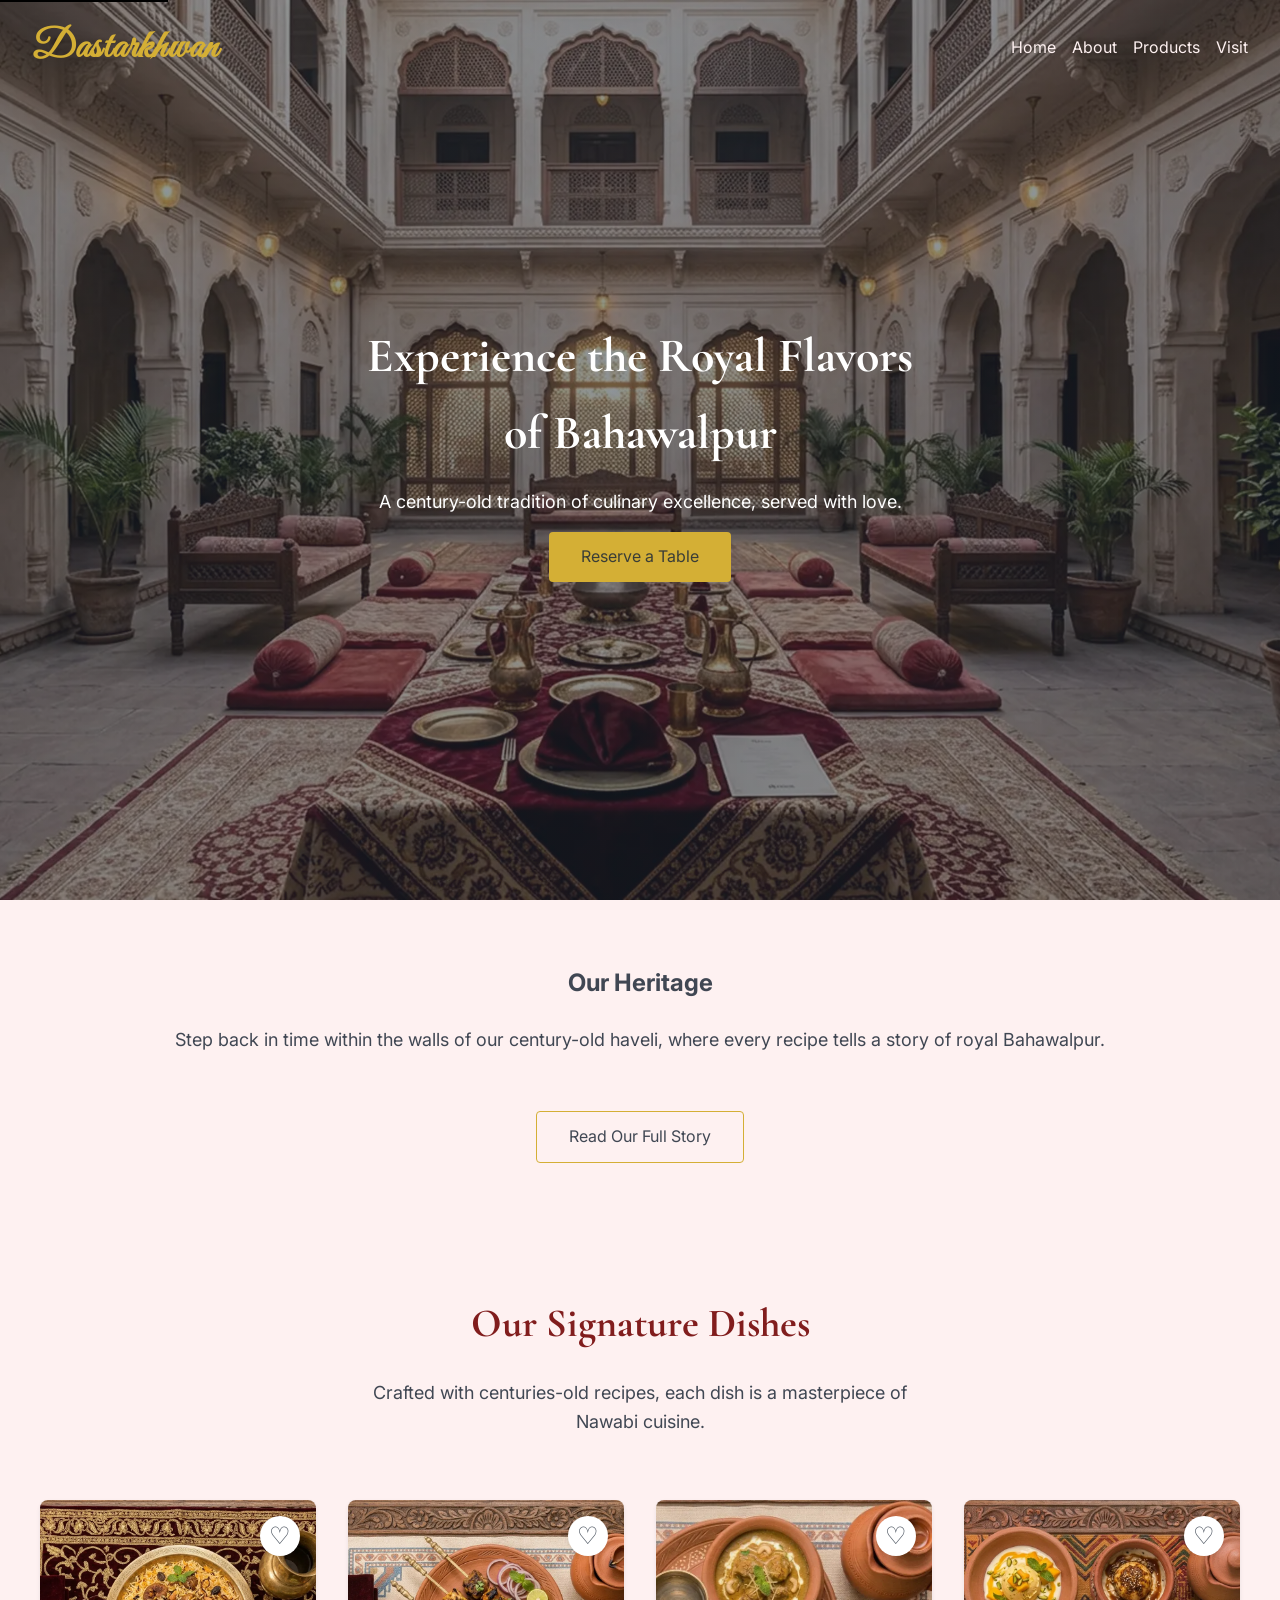
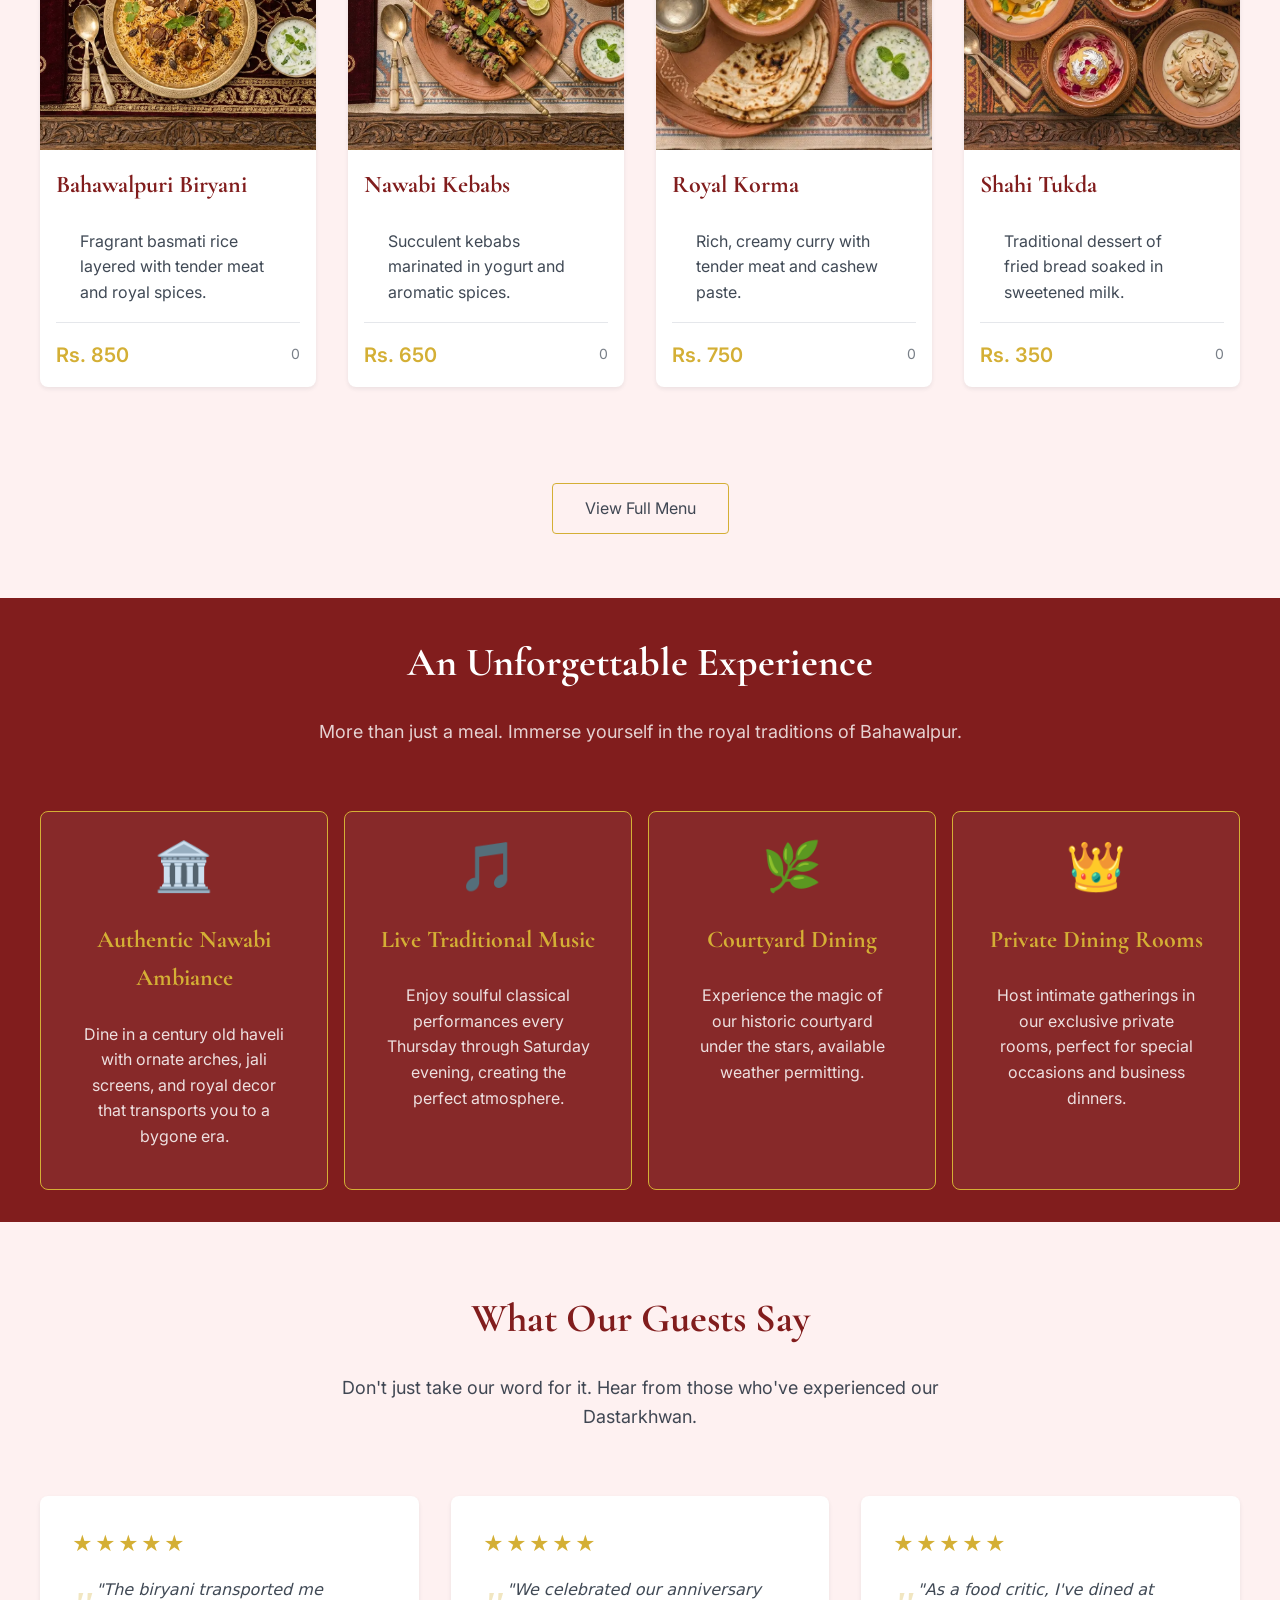
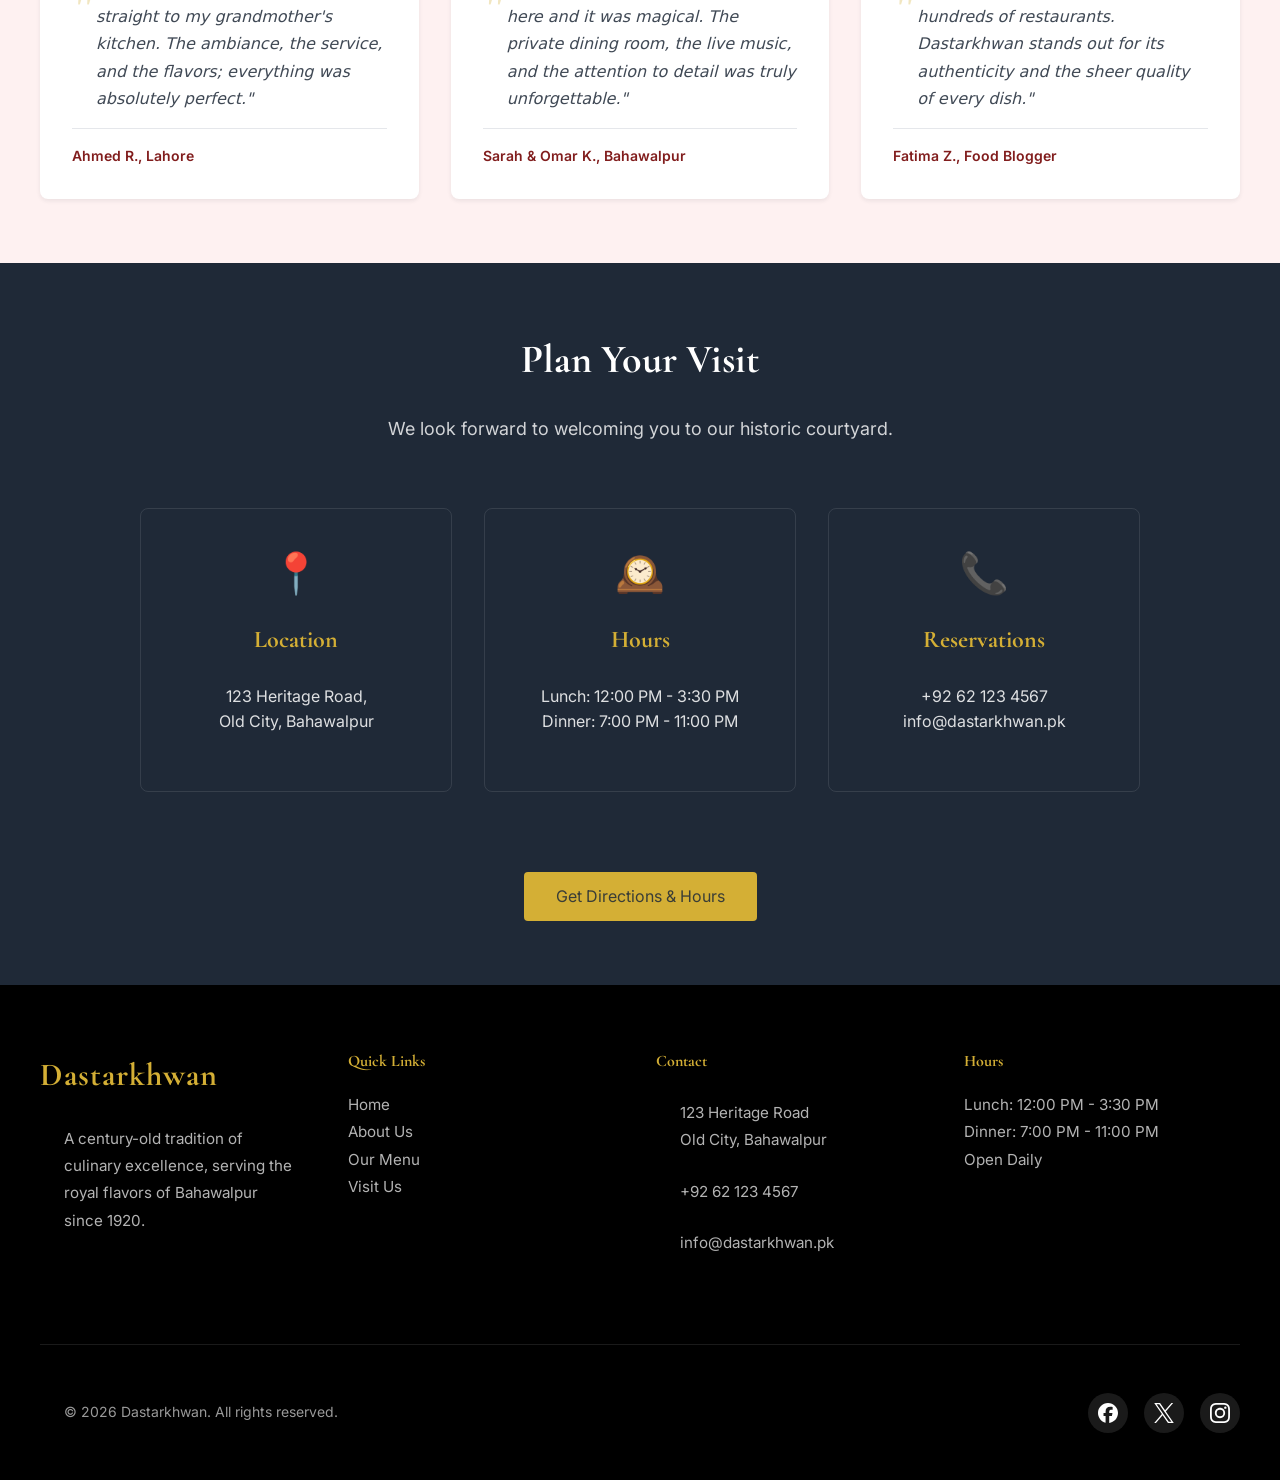
==== commit cd2323b8: "chor: minor edits to improve visuals" ====
--- a/index.html
+++ b/index.html
@@ -240,7 +240,7 @@
                         <div class="testimonial-card">
                             <div class="stars">★★★★★</div>
                             <blockquote>
-                                "The biryani transported me straight to my grandmother's kitchen. The ambiance, the service, the flavors—everything was absolutely perfect."
+                                "The biryani transported me straight to my grandmother's kitchen. The ambiance, the service, and the flavors; everything was absolutely perfect."
                             </blockquote>
                             <cite>Ahmed R., Lahore</cite>
                         </div>
@@ -249,7 +249,7 @@
                         <div class="testimonial-card">
                             <div class="stars">★★★★★</div>
                             <blockquote>
-                                "We celebrated our anniversary here and it was magical. The private dining room, the live music, the attention to detail—truly unforgettable."
+                                "We celebrated our anniversary here and it was magical. The private dining room, the live music, and the attention to detail was truly unforgettable."
                             </blockquote>
                             <cite>Sarah & Omar K., Bahawalpur</cite>
                         </div>
@@ -293,7 +293,7 @@
                         </div>
                     </div>
 
-                    <a href="visit.html" class="btn-primary">Get Directions & Hours</a>
+                    <a href="visit.html" class="btn-primary">Get Directions &amp; Hours</a>
                 </div>
             </section>
         </main>
--- a/css/styles.css
+++ b/css/styles.css
@@ -21,6 +21,7 @@
         17%,
         85%
     ); /* Dark Slate (Main text, softer than pure black) */
+    --clr-dark: hsl(215, 28%, 17%);
 
     /* --- System Colors (For feedback messages) --- */
     --clr-success: hsl(142, 72%, 29%); /* Deep Green */
@@ -43,8 +44,8 @@
     --border-color: hsl(220, 13%, 91%);
     --radius-sm: 4px;
     --radius-md: 8px;
-    --shadow-sm: 0 2px 4px hsla(215, 28%, 17%, 0.08%);
-    --shadow-md: 0 3px 6px hsla(215, 28%, 17%, 0.08%);
+    --shadow-sm: 0 2px 4px hsla(215, 28%, 17%, 0.08);
+    --shadow-md: 0 3px 6px hsla(215, 28%, 17%, 0.08);
     --shadow-md-wt: 0 3px 6px hsla(220, 13%, 91%, 75%);
     --transition-base: all 0.3s ease;
 }
@@ -56,6 +57,11 @@
     box-sizing: border-box;
     margin: 0;
     padding: 0;
+}
+body {
+    font-family: var(--ff-body);
+    line-height: 1.6;
+    color: var(--clr-text);
 }
 
 p {
@@ -122,7 +128,7 @@
     font-size: 2.5rem;
     letter-spacing: 0.03em;
     text-decoration: none;
-    color: var(--clr-bg);
+    color: var(--clr-accent);
 }
 
 .logo-link:hover {
@@ -565,7 +571,7 @@
    VISIT US TEASER SECTION
 ============================================ */
 .visit-teaser {
-    background-color: var(--clr-text); /* Dark slate for an evening feel */
+    background-color: var(--clr-dark); /* Dark slate for an evening feel */
     color: var(--clr-pure-white);
     padding: var(--space-lg) var(--space-md);
     text-align: center;
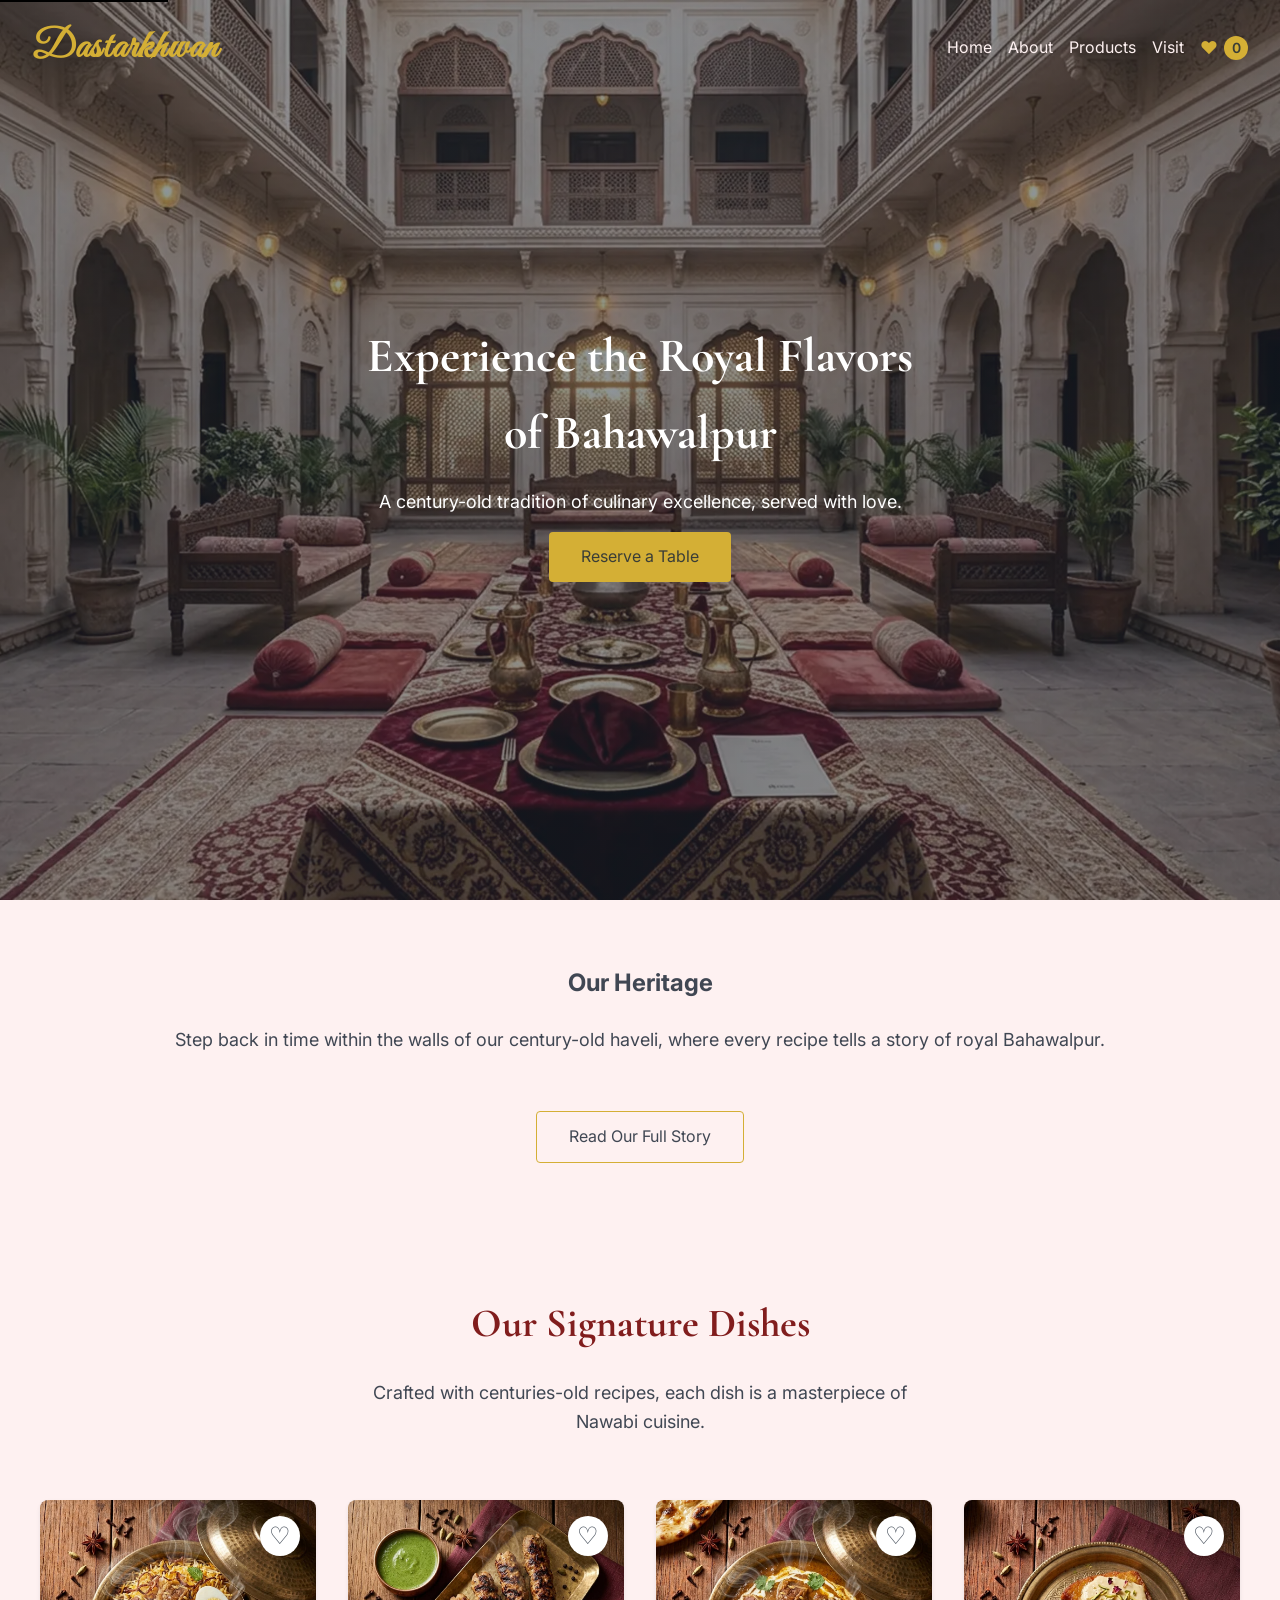
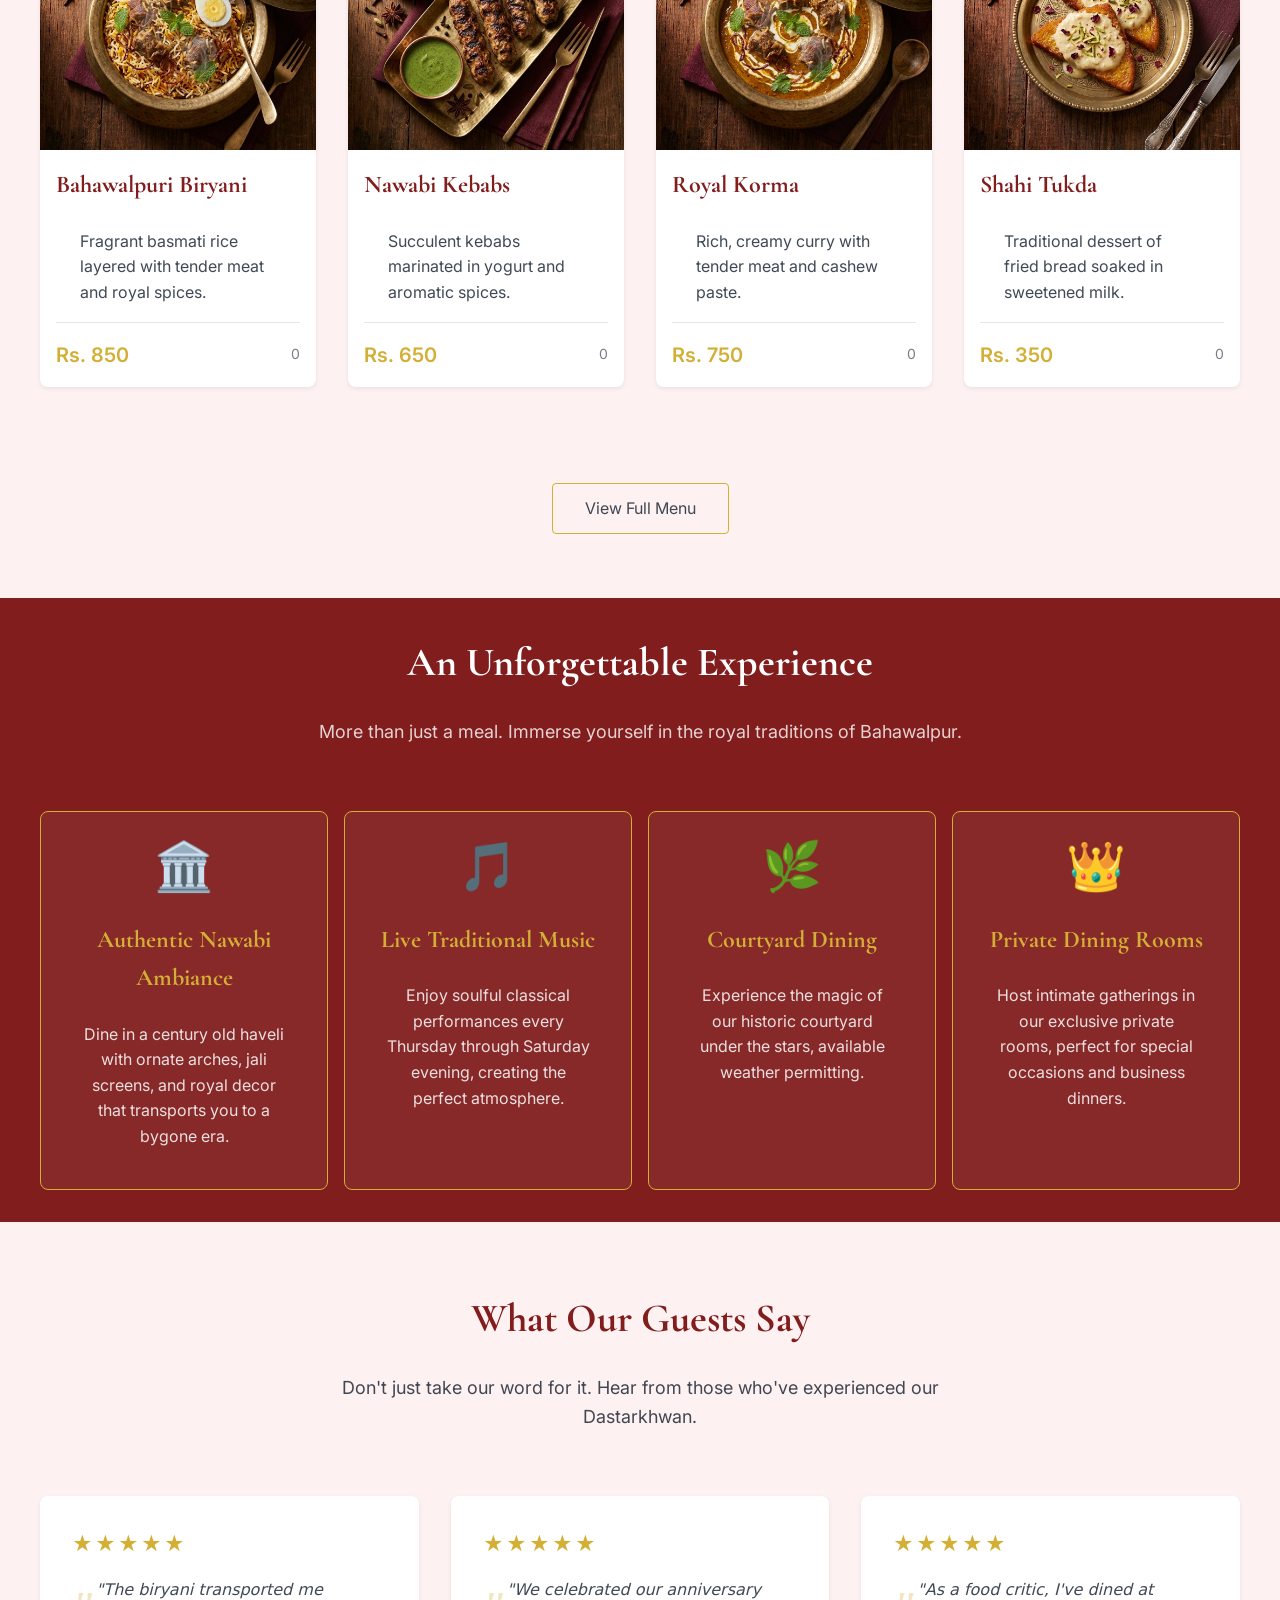
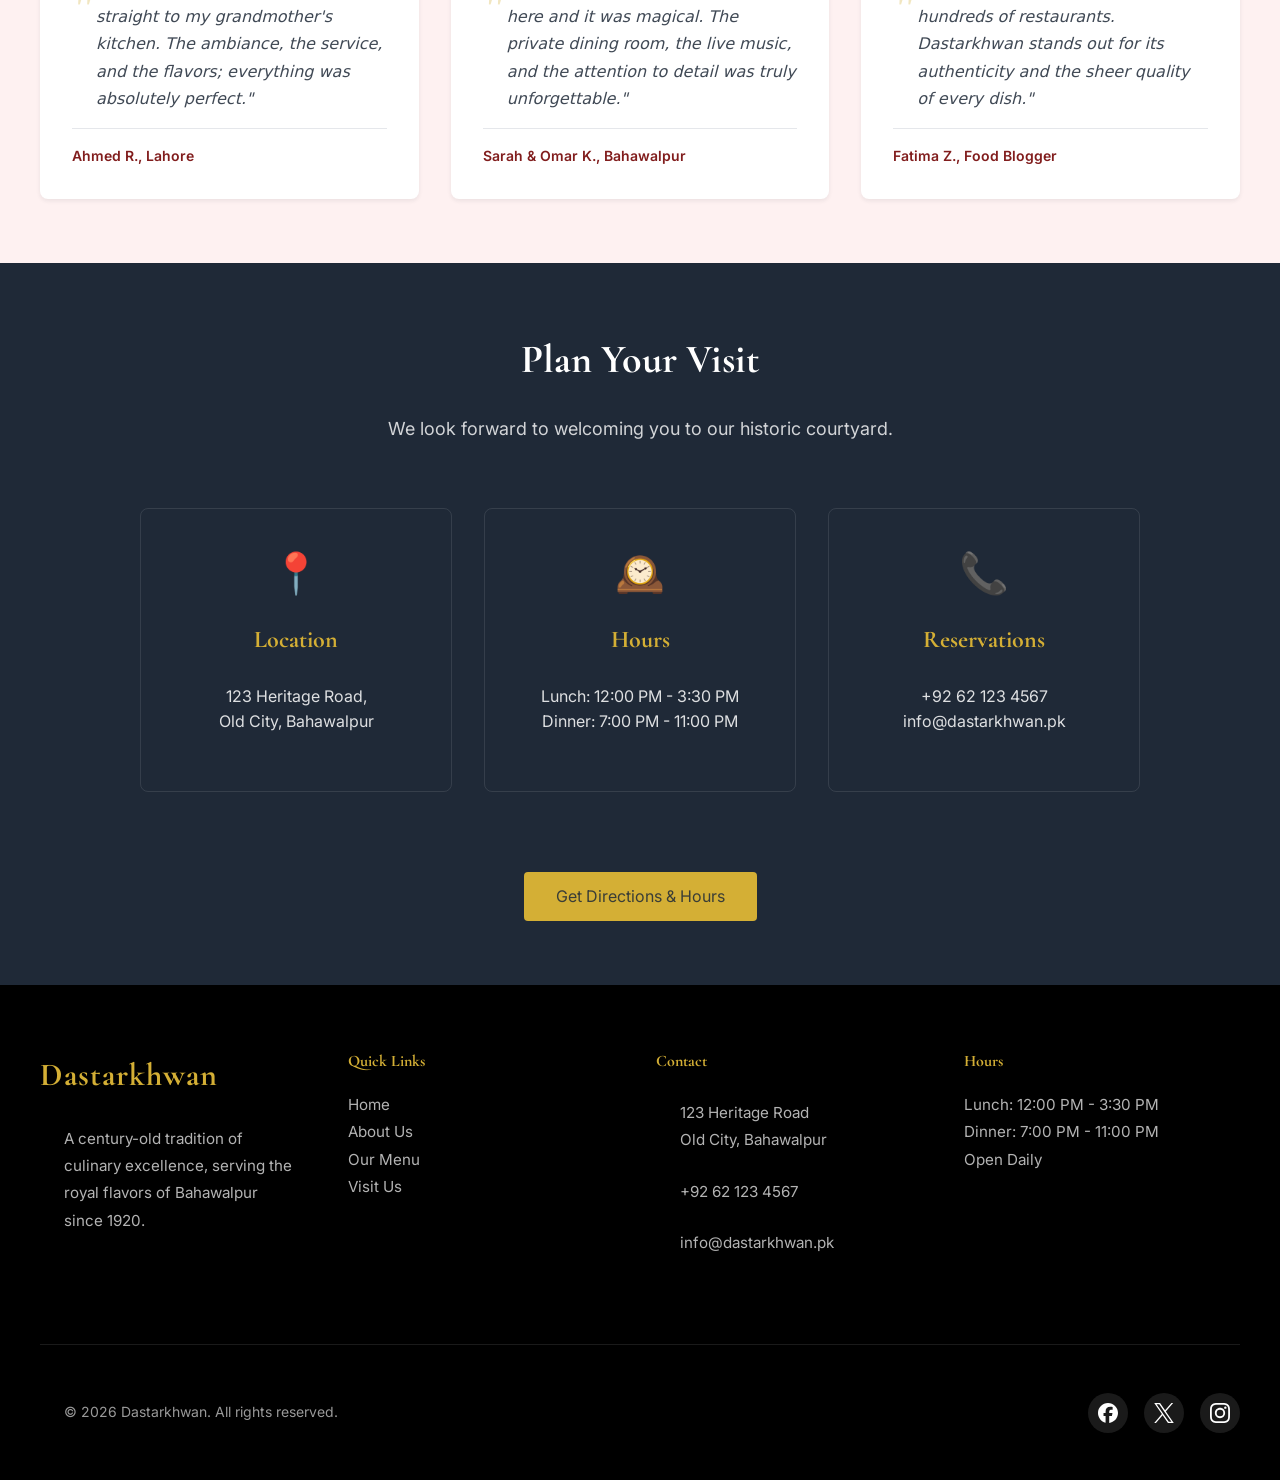
==== commit f4afbc7b: "feat: added the products page and filtering logic." ====
--- a/index.html
+++ b/index.html
@@ -22,9 +22,9 @@
         />
         <!-- Favicon -->
         <link rel="icon" type="image/x-icon" href="/favicon.ico">
-        <link rel="icon" type="image/png" sizes="32x32" href="/images/favicon-32x32.png">
-        <link rel="icon" type="image/png" sizes="16x16" href="/images/favicon-16x16.png">
-        <link rel="apple-touch-icon" sizes="180x180" href="/images/apple-touch-icon.png">
+        <link rel="icon" type="image/png" sizes="32x32" href="/favicon-32x32.png">
+        <link rel="icon" type="image/png" sizes="16x16" href="/favicon-16x16.png">
+        <link rel="apple-touch-icon" sizes="180x180" href="/apple-touch-icon.png">
         <link rel="manifest" href="/site.webmanifest">
 
         <!--Title -->
@@ -35,16 +35,25 @@
         <a href="#main" class="skip-link">Skip to main content</a>
         <header class="site-header">
             <h1><a href="index.html" class="logo-link">Dastarkhwan</a></h1>
-            <nav>
+            <button class="nav-toggle" aria-label="Open menu" aria-expanded="false">
+                <span class="nav-toggle-bar"></span>
+                <span class="nav-toggle-bar"></span>
+                <span class="nav-toggle-bar"></span>
+            </button>
+            <nav class="main-nav">
                 <ul>
-                    <li><a href="#" class="nav-link">Home</a></li>
-                    <li><a href="#" class="nav-link">About</a></li>
-                    <li><a href="#" class="nav-link">Products</a></li>
-                    <li><a href="#" class="nav-link">Visit</a></li>
+                    <li><a href="index.html" class="nav-link" aria-current="page">Home</a></li>
+                    <li><a href="about.html" class="nav-link">About</a></li>
+                    <li><a href="products.html" class="nav-link">Products</a></li>
+                    <li><a href="visit.html" class="nav-link">Visit</a></li>
                 </ul>
             </nav>
+            <div class="favorites-indicator" aria-live="polite">
+                <span class="favorites-icon" aria-hidden="true">♥</span>
+                <span class="favorites-badge">0</span>
+            </div>
         </header>
-        <main id="main">
+        <main id="main" role="main" aria-label="Main content — Home Page">
             <section class="hero">
                 <div class="hero-content">
                     <h2>Experience the Royal Flavors of Bahawalpur</h2>
@@ -52,7 +61,7 @@
                         A century-old tradition of culinary excellence, served
                         with love.
                     </p>
-                    <a href="#" class="btn-primary">Reserve a Table</a>
+                    <a href="visit.html" class="btn-primary">Reserve a Table</a>
                 </div>
             </section>
             <section class="heritage">
@@ -81,10 +90,10 @@
                     </div>
                     <div class="dishes-grid">
                         <!-- Dish 1 -->
-                        <article class="dish-card" data-dish-id="1">
+                        <article class="dish-card" data-dish-id="bahawalpuri-biryani">
                             <div class="dish-image">
                                 <img
-                                    src="/images/dish1.webp"
+                                    src="/images/menu/biryani.jpg"
                                     alt="Bahawalpuri Biryani"
                                 />
                                 <button
@@ -108,10 +117,10 @@
                         </article>
 
                         <!-- Dish 2 -->
-                        <article class="dish-card" data-dish-id="2">
+                        <article class="dish-card" data-dish-id="Nawabi Kebabs">
                             <div class="dish-image">
                                 <img
-                                    src="/images/dish2.webp"
+                                    src="/images/menu/seekh-kebab.jpg"
                                     alt="Nawabi Kebabs"
                                 />
                                 <button
@@ -135,10 +144,10 @@
                         </article>
 
                         <!-- Dish 3 -->
-                        <article class="dish-card" data-dish-id="3">
+                        <article class="dish-card" data-dish-id="Royal Korma">
                             <div class="dish-image">
                                 <img
-                                    src="/images/dish3.webp"
+                                    src="/images/menu/korma.jpg"
                                     alt="Royal Korma"
                                 />
                                 <button
@@ -162,10 +171,10 @@
                         </article>
 
                         <!-- Dish 4 -->
-                        <article class="dish-card" data-dish-id="4">
+                        <article class="dish-card" data-dish-id="Shahi Tukda">
                             <div class="dish-image">
                                 <img
-                                    src="/images/dish4.webp"
+                                    src="/images/menu/shahi-tukda.jpg"
                                     alt="Shahi Tukda"
                                 />
                                 <button
--- a/css/styles.css
+++ b/css/styles.css
@@ -92,7 +92,7 @@
     color: var(--clr-pure-white);
     padding: var(--space-sm) var(--space-md);
     display: flex;
-    justify-content: space-between;
+    
     align-items: center;
     position: fixed;
     width: 100%;
@@ -100,6 +100,12 @@
     z-index: 50;
 }
 
+/* Group nav + favorites badge on the right; logo stays left */
+.site-header nav {
+    margin-left: auto;                /* pushes nav (and everything after it) right */
+    margin-right: var(--space-sm);    /* breathing room between nav and badge */
+}
+
 /* site-header */
 .site-header h1 {
     font-family: var(--ff-heading);
@@ -110,6 +116,32 @@
     list-style: none;
     display: flex;
     gap: var(--space-sm);
+}
+
+/* --- Favorites badge styling --- */
+.favorites-indicator {
+    display: flex;
+    align-items: center;
+    gap: 0.4rem;
+}
+
+.favorites-icon {
+    color: var(--clr-accent);
+    font-size: 1.1rem;
+}
+
+.favorites-badge {
+    background-color: var(--clr-accent);
+    color: var(--clr-text);
+    font-size: 0.875rem;
+    font-weight: 600;
+    min-width: 1.5rem;
+    height: 1.5rem;
+    padding: 0 0.35rem;
+    border-radius: 999px;   /* circle for one digit, pill for more */
+    display: inline-flex;
+    align-items: center;
+    justify-content: center;
 }
 
 /* Primary navigation styling */
@@ -745,3 +777,471 @@
 .social-link:hover img {
     filter: brightness(0); /* Makes the icons black on gold background */
 }
+
+/* -------------- */
+/* ============================================
+   PAGE HERO — reusable on About / Products / Visit
+============================================ */
+.page-hero {
+    background-color: var(--clr-primary); /* fallback while image loads */
+    background-size: cover;
+    background-position: center;
+    min-height: 50vh;
+    display: flex;
+    justify-content: center;
+    align-items: center;
+    text-align: center;
+    color: var(--clr-pure-white);
+    padding: var(--space-lg) var(--space-md);
+}
+
+.page-hero--about {
+    background-image:
+        linear-gradient(hsla(215, 28%, 17%, 0.55), hsla(215, 28%, 17%, 0.55)),
+        url("/images/about-hero.webp");
+}
+
+.page-hero--products {
+    background-image:
+        linear-gradient(hsla(215, 28%, 17%, 0.55), hsla(215, 28%, 17%, 0.55)),
+        url("/images/products-hero.jpg");
+}
+
+.page-hero h2 {
+    font-family: var(--ff-heading);
+    font-size: 3rem;
+    margin-bottom: var(--space-sm);
+}
+
+.page-hero p {
+    font-size: 1.25rem;
+    color: hsla(0, 0%, 100%, 0.85);
+    max-width: 600px;
+    margin: 0 auto;
+}
+
+/* ============================================
+   THE ORIGIN SECTION
+============================================ */
+.origin {
+    background-color: var(--clr-bg);
+    padding: var(--space-lg) var(--space-md);
+    color: var(--clr-text);
+}
+
+.origin-grid {
+    display: grid;
+    grid-template-columns: 3fr 2fr; /* text gets 60%, image gets 40% */
+    gap: var(--space-md);
+    align-items: center; /* image vertically centers against the text column */
+}
+
+.origin-text h2 {
+    font-family: var(--ff-heading);
+    font-size: 2.5rem;
+    color: var(--clr-primary);
+    margin-bottom: var(--space-sm);
+}
+
+.origin-text p {
+    margin: 0 0 1.25rem 0; /* overrides .container p's 1.5rem on all sides */
+    line-height: 1.7;
+}
+
+.origin-image {
+    margin: 0;
+}
+
+/* Cropping frame: owns the fallback color, radius, and clipping */
+.origin-photo {
+    position: relative;
+    min-height: 420px;
+    border-radius: var(--radius-md);
+    overflow: hidden;
+    background-color: var(--clr-primary);
+}
+
+/* Absolute-fill: immune to the percentage-height ambiguity */
+.origin-photo img {
+    position: absolute;
+    top: 0;
+    left: 0;
+    width: 100%;
+    height: 100%;
+    object-fit: cover;
+    display: block;
+}
+
+/* Caption: dark text on cream — readable, plaque-like */
+.origin-image figcaption {
+    margin-top: var(--space-sm);
+    text-align: center;
+    font-size: 0.9rem;
+    line-height: 1.5;
+    color: var(--clr-text);
+    opacity: 0.8;
+}
+
+@media (max-width: 800px) {
+    .origin-grid {
+        grid-template-columns: 1fr; /* stack: text first, image below */
+    }
+    .origin-photo {
+        min-height: 360px;
+    }
+}
+
+/* ============================================
+   THE KEEPERS OF THE DASTARKHWAN SECTION
+============================================ */
+.keepers {
+    background-color: var(--clr-primary);
+    color: var(--clr-pure-white);
+    padding: var(--space-lg) var(--space-md);
+    text-align: center;
+}
+
+.keepers h2 {
+    font-family: var(--ff-heading);
+    font-size: 2.5rem;
+    margin-bottom: var(--space-sm);
+}
+
+.keepers .section-intro {
+    font-size: 1.125rem;
+    color: hsla(0, 0%, 100%, 0.8);
+    max-width: 600px;
+    margin: 0 auto var(--space-md);
+}
+
+/* The creed: the centerpiece quote, framed like a plaque */
+.keeper-creed {
+    max-width: 700px;
+    margin: 0 auto var(--space-md);
+    padding: var(--space-md) 0;
+    border-top: 1px solid var(--clr-accent);
+    border-bottom: 1px solid var(--clr-accent);
+}
+
+.keeper-creed p {
+    font-family: var(--ff-heading);
+    font-size: 1.6rem;
+    font-style: italic;
+    line-height: 1.5;
+    margin: 0; /* overrides .container p's 1.5rem on all sides */
+}
+
+.keeper-creed cite {
+    display: block;
+    margin-top: var(--space-sm);
+    font-size: 0.9rem;
+    font-style: normal; /* cite defaults to italic; a name shouldn't be */
+    letter-spacing: 0.08em;
+    text-transform: uppercase;
+    color: var(--clr-accent);
+}
+
+/* Supporting narrative: centered block, left-aligned prose */
+.keepers-text {
+    max-width: 720px;
+    margin: 0 auto;
+    text-align: left;
+}
+
+.keepers-text p {
+    margin: 0 0 1.25rem 0;
+    line-height: 1.8;
+    color: hsla(0, 0%, 100%, 0.85);
+}
+
+/* ============================================
+   GALLERY SECTION — the "museum wall"
+============================================ */
+.gallery {
+    background-color: var(--clr-pure-white);
+    padding: var(--space-lg) var(--space-md);
+    text-align: center;
+}
+
+.gallery h2 {
+    font-family: var(--ff-heading);
+    font-size: 2.5rem;
+    color: var(--clr-primary);
+    margin-bottom: var(--space-sm);
+}
+
+.gallery .section-intro {
+    font-size: 1.125rem;
+    color: var(--clr-text);
+    max-width: 600px;
+    margin: 0 auto var(--space-md);
+}
+
+.gallery-grid {
+    display: grid;
+    grid-template-columns: repeat(auto-fit, minmax(300px, 1fr));
+    gap: var(--space-md);
+}
+
+.gallery-item {
+    margin: 0; /* reset figure default */
+}
+
+.gallery-frame {
+    overflow: hidden;
+    border-radius: var(--radius-md);
+    background-color: var(--clr-primary); /* burgundy fallback while loading */
+    box-shadow: var(--shadow-sm);
+}
+
+.gallery-frame img {
+    aspect-ratio: 4 / 3;
+    width: 100%;
+    object-fit: cover;
+    display: block;
+    transition: var(--transition-base);
+}
+
+.gallery-frame:hover img {
+    transform: scale(1.05);
+}
+
+.gallery-item figcaption {
+    font-size: 0.9rem;
+    color: var(--clr-text);
+    opacity: 0.8;
+    padding-top: var(--space-sm);
+    letter-spacing: 0.02em;
+}
+
+/* ============================================
+   ABOUT CTA SECTION — the closing invitation
+============================================ */
+.about-cta {
+    background-color: var(--clr-text); /* dark slate bookend */
+    color: var(--clr-pure-white);
+    padding: var(--space-lg) var(--space-md);
+    text-align: center;
+}
+
+.about-cta h2 {
+    font-family: var(--ff-heading);
+    font-size: 2.5rem;
+    margin-bottom: var(--space-sm);
+}
+
+.about-cta .section-intro {
+    font-size: 1.125rem;
+    color: hsla(0, 0%, 100%, 0.8);
+    max-width: 600px;
+    margin: 0 auto var(--space-md);
+}
+
+.cta-buttons {
+    display: flex;
+    justify-content: center;
+    align-items: center;
+    gap: var(--space-sm);
+    flex-wrap: wrap; /* stack gracefully on narrow screens */
+}
+
+/* Neutralize the base buttons' differing top-margins so the row aligns */
+.cta-buttons .btn-primary,
+.cta-buttons .btn-secondary {
+    margin-top: 0;
+}
+
+/* ============================================
+   MOBILE NAVIGATION (hamburger menu)
+============================================ */
+
+/* Hamburger button — hidden on desktop, revealed on mobile */
+.nav-toggle {
+    display: none;                 /* hidden by default (desktop) */
+    background: none;
+    border: none;
+    cursor: pointer;
+    padding: 0.5rem;
+    flex-direction: column;
+    justify-content: center;
+    gap: 5px;
+    color: inherit;                /* bars pick up the header's text color */
+}
+
+.nav-toggle-bar {
+    display: block;
+    width: 26px;
+    height: 3px;
+    background-color: currentColor;
+    border-radius: 2px;
+    transition: var(--transition-base);
+}
+
+/* When the menu is open, morph the bars into an X */
+.site-header.nav-open .nav-toggle-bar:nth-child(1) {
+    transform: translateY(8px) rotate(45deg);
+}
+
+.site-header.nav-open .nav-toggle-bar:nth-child(2) {
+    opacity: 0;
+}
+
+.site-header.nav-open .nav-toggle-bar:nth-child(3) {
+    transform: translateY(-8px) rotate(-45deg);
+}
+
+@media (max-width: 768px) {
+    /* Show the hamburger; push it and the badge to the right */
+    .nav-toggle {
+        display: inline-flex;
+        margin-left: auto;
+        margin-right: var(--space-sm);
+    }
+
+    /* Hide the horizontal nav and clear its desktop auto-margins */
+    .site-header .main-nav {
+        display: none;
+        margin: 0;
+    }
+
+    /* When .nav-open is added (by JS), show the nav as a dropdown panel */
+    .site-header.nav-open .main-nav {
+        display: block;
+        position: absolute;
+        top: 100%;                 /* sits directly below the header bar */
+        left: 0;
+        width: 100%;
+        background-color: var(--clr-bg);
+        box-shadow: var(--shadow-md);
+        padding: var(--space-sm) var(--space-md);
+    }
+
+    /* Stack the links vertically inside the panel */
+    .site-header.nav-open .main-nav ul {
+        flex-direction: column;
+        align-items: center;
+        gap: var(--space-sm);
+    }
+
+    /* Panel links need dark text on the cream panel */
+    .site-header.nav-open .main-nav .nav-link {
+        color: var(--clr-text);
+    }
+
+    /* Give the open header a solid backdrop so the panel feels connected */
+    .site-header.nav-open {
+        background-color: var(--clr-bg);
+        color: var(--clr-text);
+        box-shadow: var(--shadow-sm);
+    }
+
+    .site-header.nav-open .logo-link {
+        color: var(--clr-primary);
+    }
+}
+
+/* ============================================
+   MENU SECTION (products page)
+============================================ */
+.menu {
+    background-color: var(--clr-bg);
+    padding: var(--space-lg) var(--space-md);
+}
+
+.menu-controls {
+    display: flex;
+    justify-content: space-between;
+    align-items: center;
+    flex-wrap: wrap;
+    gap: var(--space-sm);
+    margin-bottom: var(--space-md);
+}
+
+.filter-buttons {
+    display: flex;
+    flex-wrap: wrap;
+    gap: 0.5rem;
+}
+
+.filter-btn {
+    background-color: var(--clr-pure-white);
+    color: var(--clr-text);
+    border: 1px solid var(--border-color);
+    border-radius: 999px;
+    padding: 0.5rem 1.25rem;
+    font-family: var(--ff-body);
+    font-size: 0.9375rem;
+    cursor: pointer;
+    transition: var(--transition-base);
+}
+
+.filter-btn:hover {
+    border-color: var(--clr-accent);
+    color: var(--clr-primary);
+}
+
+.filter-btn.active {
+    background-color: var(--clr-primary);
+    color: var(--clr-pure-white);
+    border-color: var(--clr-primary);
+}
+
+.search-box {
+    flex: 0 1 300px;
+}
+
+.menu-search {
+    width: 100%;
+    padding: 0.6rem 1rem;
+    font-family: var(--ff-body);
+    font-size: 1rem;
+    color: var(--clr-text);
+    background-color: var(--clr-pure-white);
+    border: 1px solid var(--border-color);
+    border-radius: 999px;
+    transition: var(--transition-base);
+}
+
+.menu-search:focus {
+    outline: none;
+    border-color: var(--clr-accent);
+    box-shadow: 0 0 0 3px hsla(46, 65%, 52%, 0.25);
+}
+
+/* In the menu context, remove the grid's default margins so spacing is controlled here */
+.menu .dishes-grid {
+    margin: 0;
+}
+
+/* Empty-state message */
+.menu .menu-empty {
+    margin: 0;
+    text-align: center;
+    color: var(--clr-text);
+    opacity: 0.7;
+    padding: var(--space-lg) 0;
+}
+
+/* Visually hidden, but still read by screen readers */
+.sr-only {
+    position: absolute;
+    width: 1px;
+    height: 1px;
+    padding: 0;
+    margin: -1px;
+    overflow: hidden;
+    clip: rect(0, 0, 0, 0);
+    white-space: nowrap;
+    border: 0;
+}
+
+@media (max-width: 768px) {
+    .menu-controls {
+        flex-direction: column;
+        align-items: stretch;
+    }
+    .search-box {
+        flex: 1 1 auto;
+        width: 100%;
+    }
+}
